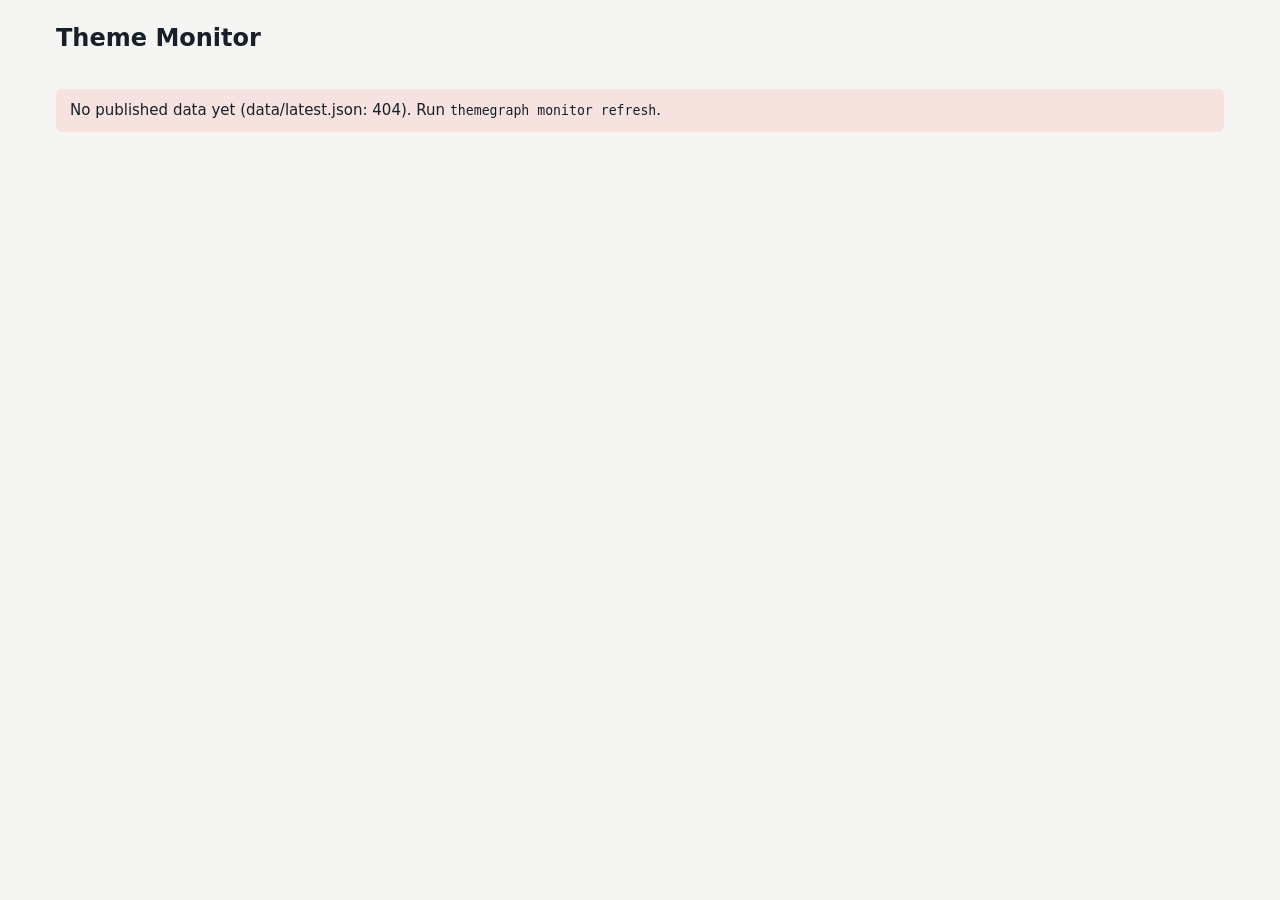
==== src/themegraph/monitor/site/index.html @ 4f1fa34e "Theme monitor: persistent inventory, equal-weight basket indexes, static feed and dashboard - monito" ====
<!doctype html>
<html lang="en">
<head>
<meta charset="utf-8">
<meta name="viewport" content="width=device-width,initial-scale=1">
<title>Theme Monitor</title>
<style>
/* Layout: one column of dense tables; a theme opens to a single report page. */
:root {
  --bg: #f5f6f3; --panel: #ffffff; --sunk: #eceee8; --ink: #17202a; --muted: #5b6672;
  --line: #d8dcd3; --accent: #1f5c8f; --theme: #1f5c8f; --spy: #8a6d1d; --soxx: #6b4f9a;
  --ok: #2b7a4b; --bad: #b0402e; --warn: #9a640f; --live: #e3eef8;
  --ok-bg: #e2f1e7; --bad-bg: #f6e2de; --warn-bg: #f5ead5; --q-bg: #efe9f7; --q: #5c3f8f;
  --mono: ui-monospace, "SF Mono", Menlo, Consolas, monospace;
  --sans: system-ui, -apple-system, "Segoe UI", Roboto, sans-serif;
}
@media (prefers-color-scheme: dark) { :root:not([data-theme="light"]) {
  --bg: #11161b; --panel: #182129; --sunk: #0e1317; --ink: #e4e9ed; --muted: #97a3ae;
  --line: #2a3541; --accent: #84b4e2; --theme: #84b4e2; --spy: #d8b55c; --soxx: #b79ae6;
  --ok: #74c597; --bad: #ef917f; --warn: #e3b55e; --live: #18293a;
  --ok-bg: #163126; --bad-bg: #3b1f1a; --warn-bg: #362a14; --q-bg: #2a2140; --q: #c7b0ef;
  color-scheme: dark; } }
* { box-sizing: border-box; }
body { margin: 0; background: var(--bg); color: var(--ink); font: 15px/1.5 var(--sans); }
.wrap { max-width: 1200px; margin: 0 auto; padding: 20px max(16px, env(safe-area-inset-left)) 48px; display: grid; gap: 18px; }
a { color: var(--accent); }
h1 { font-size: 1.5rem; margin: 0; }
h2 { font-size: 1.1rem; margin: 0 0 6px; }
h3 { font-size: .95rem; margin: 0 0 6px; }
.muted { color: var(--muted); }
.mono { font-family: var(--mono); font-size: .88em; }
.label { font-size: .72rem; letter-spacing: .06em; text-transform: uppercase; color: var(--muted); font-weight: 600; }
.top { display: flex; flex-wrap: wrap; justify-content: space-between; align-items: end; gap: 12px; }
.banner { padding: 10px 14px; border-radius: 6px; background: var(--sunk); }
.banner.warn { background: var(--warn-bg); } .banner.bad { background: var(--bad-bg); }
.panel { background: var(--panel); border: 1px solid var(--line); border-radius: 6px; padding: 14px 16px; min-width: 0; }
.grid2 { display: grid; grid-template-columns: repeat(auto-fit, minmax(320px, 1fr)); gap: 18px; }
.scroll { overflow-x: auto; }
table { border-collapse: collapse; width: 100%; font-variant-numeric: tabular-nums; }
th, td { text-align: left; padding: 6px 8px; border-bottom: 1px solid var(--line); vertical-align: top; }
th { font-size: .72rem; text-transform: uppercase; letter-spacing: .05em; color: var(--muted); font-weight: 600; white-space: nowrap; }
td.num, th.num { text-align: right; white-space: nowrap; }
tr.row:hover { background: var(--sunk); cursor: pointer; }
.chip { display: inline-block; font-size: .72rem; font-weight: 600; padding: 1px 8px; border-radius: 999px; background: var(--sunk); color: var(--muted); white-space: nowrap; }
.s-strengthening, .p-fresh, .t-gaining { background: var(--ok-bg); color: var(--ok); }
.s-cooling, .p-lagging, .t-losing { background: var(--warn-bg); color: var(--warn); }
.s-inactive, .s-merged, .p-stale, .p-not_bought { background: var(--bad-bg); color: var(--bad); }
.pos { color: var(--ok); } .neg { color: var(--bad); }
.quote { border-left: 3px solid var(--line); padding: 6px 10px; background: var(--bg); margin: 0 0 8px; border-radius: 0 6px 6px 0; }
.quote.analyst_question { border-left-color: var(--q); }
.role { font-size: .7rem; font-weight: 600; padding: 1px 6px; border-radius: 4px; background: var(--sunk); }
.role.analyst_question { background: var(--q-bg); color: var(--q); }
.legend { display: flex; flex-wrap: wrap; gap: 14px; font-size: .85rem; }
.legend i { display: inline-block; width: 14px; height: 3px; vertical-align: middle; margin-right: 5px; }
svg text { fill: var(--muted); font-size: 11px; font-family: var(--sans); }
.kpis { display: flex; flex-wrap: wrap; gap: 22px; }
.kpis b { display: block; font-size: 1.1rem; }
@media (max-width: 600px) { .hide-sm { display: none; } }
</style>
</head>
<body>
<div class="wrap" id="app"><p class="muted">Loading…</p></div>
<script>
(() => {
  const $ = (s) => document.querySelector(s);
  const esc = (s) => String(s ?? "").replace(/[&<>"]/g, (c) => ({ "&": "&amp;", "<": "&lt;", ">": "&gt;", '"': "&quot;" }[c]));
  const pct = (x, d = 1) => x == null ? "—" : `${(x * 100).toFixed(d)}%`;
  const sgn = (x, d = 1) => x == null ? "—" : `<span class="${x >= 0 ? "pos" : "neg"}">${x >= 0 ? "+" : ""}${(x * 100).toFixed(d)}%</span>`;
  const day = (s) => s ? String(s).slice(0, 10) : "—";
  const ROLE = { management_remarks: "Management remarks", management_answer: "Management answer",
    analyst_question: "Analyst question", filing: "Filing" };
  let base = "", index = null, status = null;

  async function getJSON(u) { const r = await fetch(u, { cache: "no-store" }); if (!r.ok) throw new Error(u + ": " + r.status); return r.json(); }

  function banners() {
    const out = [];
    if (index?.fixture) out.push(`<div class="banner warn"><strong>Fixture data.</strong> Synthetic companies and prices for demonstrating the pipeline. Nothing here is a real theme or a real return.</div>`);
    if (status) {
      const err = Object.entries(status.errors || {}).filter(([, v]) => v);
      if (err.length) out.push(`<div class="banner bad"><strong>The last refresh failed</strong> (${esc(day(status.checked_at))}): ${err.map(([k, v]) => `${esc(k)}: ${esc(v)}`).join("; ")}. Showing the last good release.</div>`);
      const st = Object.entries(status.stale || {}).filter(([, v]) => v).map(([k]) => k);
      if (st.length) out.push(`<div class="banner warn"><strong>Stale data:</strong> ${st.join(" and ")} older than the freshness limit. Data as of: prices ${esc(day(status.data_as_of?.prices))}, documents ${esc(day(status.data_as_of?.documents))}.</div>`);
    }
    return out.join("");
  }

  function header() {
    const a = index.data_as_of || {};
    return `<header class="top"><div><h1><a href="#/" style="color:inherit;text-decoration:none">Theme Monitor</a></h1>
      <div class="muted">Semiconductor and adjacent themes from earnings calls and SEC filings, with equal-weight stock baskets.</div></div>
      <div class="muted" style="text-align:right">Prices ${esc(day(a.prices))} · documents ${esc(day(a.documents))} · themes ${esc(day(a.themes))}<br>
      Release <span class="mono">${esc(index.release)}</span> · updated ${esc(day(index.generated_at))}</div></header>${banners()}`;
  }

  function overview() {
    const rows = Object.fromEntries(index.themes.map((r) => [r.id, r]));
    const L = index.lists;
    const table = (ids, empty) => ids.length ? `<div class="scroll"><table>
      <thead><tr><th>Theme</th><th>Status</th><th class="num">Companies</th><th class="num hide-sm">Discussion 3m</th>
      <th class="num hide-sm">Coherence</th><th class="num hide-sm">Months of 12</th><th class="num">Since publication</th><th class="num">vs SPY</th><th class="num">3m vs SPY</th><th>Market</th></tr></thead>
      <tbody>${ids.map((id) => { const r = rows[id]; const m = r.market, sp = m.since_publication || {}, t3 = m["3m"] || {};
        return `<tr class="row" data-id="${esc(id)}"><td><a href="#/theme/${esc(id)}">${esc(r.name)}</a><div class="muted mono">${esc(id)} · ${esc(r.route)} · ${esc(r.basis)}</div></td>
        <td><span class="chip s-${esc(r.status)}">${esc(r.status)}</span></td>
        <td class="num">${r.strength.n_issuers ?? "—"}</td>
        <td class="num hide-sm">${r.emergence.growth_3m == null ? "—" : "×" + r.emergence.growth_3m.toFixed(2)}</td>
        <td class="num hide-sm">${r.strength.coherence?.toFixed(2) ?? "—"}</td>
        <td class="num hide-sm">${r.strength.persistence_12 ?? "—"}</td>
        <td class="num">${m.status === "ok" ? sgn(sp.theme) : `<span class="muted">${esc(m.status)}</span>`}</td>
        <td class="num">${sgn(sp.excess_vs_SPY)}</td><td class="num">${sgn(t3.excess_vs_SPY)}</td>
        <td>${m.trend?.trend ? `<span class="chip t-${m.trend.trend}">${m.trend.trend}</span>` : "—"}${m.coverage_latest != null && m.coverage_latest < 1 ? ` <span class="chip p-stale">${pct(m.coverage_latest, 0)} priced</span>` : ""}</td></tr>`; }).join("")}</tbody></table></div>`
      : `<p class="muted">${empty}</p>`;
    $("#app").innerHTML = header() + `
      <section class="panel"><h2>Emerging</h2><p class="muted">Flagged by the emergence rule in the last three month-ends, or published through it and still growing. Sorted by 3-month growth in discussion.</p>${table(L.emerging, "Nothing is emerging at the moment.")}</section>
      <section class="panel"><h2>Strong established themes</h2><p class="muted">Present in at least ${6} of the last 12 month-ends with four or more companies. Sorted by persistence, then breadth.</p>${table(L.established, "No established themes yet.")}</section>
      <div class="grid2"><section class="panel"><h2>Gaining market strength</h2><p class="muted">3-month return vs SPY up by 5 points or more over the last month.</p>${table(L.market_gaining, "None this month.")}</section>
      <section class="panel"><h2>Losing market strength</h2><p class="muted">3-month return vs SPY down by 5 points or more over the last month.</p>${table(L.market_losing, "None this month.")}</section></div>
      <section class="panel"><h2>Inactive or merged</h2><p class="muted">Kept with their history; not deleted.</p>${table(L.inactive, "None.")}</section>
      <p class="muted">${esc(index.evaluation_note)}</p>`;
    document.querySelectorAll("tr.row").forEach((tr) => tr.addEventListener("click", (e) => { if (e.target.tagName !== "A") location.hash = "#/theme/" + tr.dataset.id; }));
  }

  function chart(series, keys, colors, live) {
    const W = 900, H = 260, L = 44, R = 12, T = 10, B = 26;
    const pts = series.filter((r) => keys.every((k) => r[k] != null));
    if (pts.length < 2) return `<p class="muted">Not enough prices for a chart yet.</p>`;
    const xs = pts.map((r) => Date.parse(r.date)), x0 = xs[0], x1 = xs[xs.length - 1];
    const vals = pts.flatMap((r) => keys.map((k) => r[k]));
    let lo = Math.min(...vals), hi = Math.max(...vals); const pad = (hi - lo) * 0.06 || 1; lo -= pad; hi += pad;
    const X = (t) => L + (W - L - R) * (t - x0) / (x1 - x0 || 1), Y = (v) => T + (H - T - B) * (1 - (v - lo) / (hi - lo));
    const ticks = 5, yt = Array.from({ length: ticks }, (_, i) => lo + (hi - lo) * i / (ticks - 1));
    const years = []; for (let y = new Date(x0).getUTCFullYear(); y <= new Date(x1).getUTCFullYear(); y++) { const t = Date.UTC(y, 0, 1); if (t >= x0 && t <= x1) years.push(t); }
    const liveFrom = pts.find((r) => r.basis === "live");
    const shade = liveFrom ? `<rect x="${X(Date.parse(liveFrom.date))}" y="${T}" width="${W - R - X(Date.parse(liveFrom.date))}" height="${H - T - B}" fill="var(--live)"></rect><text x="${X(Date.parse(liveFrom.date)) + 4}" y="${T + 12}">live</text>` : "";
    const lines = keys.map((k, i) => `<polyline fill="none" stroke="${colors[i]}" stroke-width="${i ? 1.4 : 2.2}" points="${pts.map((r) => `${X(Date.parse(r.date)).toFixed(1)},${Y(r[k]).toFixed(1)}`).join(" ")}"></polyline>`).join("");
    return `<div class="scroll"><svg viewBox="0 0 ${W} ${H}" width="100%" style="min-width:520px" role="img" aria-label="Basket index versus benchmarks">
      ${shade}${yt.map((v) => `<line x1="${L}" x2="${W - R}" y1="${Y(v)}" y2="${Y(v)}" stroke="var(--line)"></line><text x="${L - 6}" y="${Y(v) + 4}" text-anchor="end">${v.toFixed(0)}</text>`).join("")}
      ${years.map((t) => `<text x="${X(t)}" y="${H - 8}" text-anchor="middle">${new Date(t).getUTCFullYear()}</text>`).join("")}
      <line x1="${L}" x2="${W - R}" y1="${Y(100)}" y2="${Y(100)}" stroke="var(--muted)" stroke-dasharray="3 3"></line>${lines}</svg></div>
      <div class="legend">${keys.map((k, i) => `<span><i style="background:${colors[i]}"></i>${k === "theme" ? "Theme basket" : k}</span>`).join("")}${liveFrom ? `<span class="muted">Shaded: observed after the monitor went live; before it, reconstructed.</span>` : `<span class="muted">All reconstructed (before the monitor went live).</span>`}</div>`;
  }

  async function themePage(id) {
    let t;
    try { t = await getJSON(base + "themes/" + encodeURIComponent(id) + ".json"); }
    catch (e) { $("#app").innerHTML = header() + `<p class="banner bad">Theme ${esc(id)} is not in the current release.</p>`; return; }
    const p = t.performance, R = p.returns || {};
    const m = [...t.measures].reverse().find((r) => r.present) || {};
    const rr = (k, label) => R[k] ? `<tr><td>${label}</td><td class="num">${sgn(R[k].theme)}</td><td class="num">${sgn(R[k].SPY)}</td><td class="num">${sgn(R[k].SOXX)}</td><td class="num">${sgn(R[k].excess_vs_SPY)}</td><td class="num">${sgn(R[k].excess_vs_SOXX)}</td></tr>` : "";
    const versions = t.basket_versions.map((v, i) => { const prev = i ? new Set(t.basket_versions[i - 1].constituents.map((c) => c.symbol)) : new Set();
      const cur = new Set(v.constituents.map((c) => c.symbol)); const add = [...cur].filter((s) => !prev.has(s)), rem = [...prev].filter((s) => !cur.has(s));
      return `<tr><td>v${v.version}</td><td>${esc(day(v.snapshot))}</td><td>${esc(v.basis)}</td><td>${esc(v.reason)}</td><td class="mono">${i ? `+${add.join(", ") || "—"} / −${rem.join(", ") || "—"}` : [...cur].join(", ")}</td></tr>`; }).join("");
    const hist = t.measures.slice(-24);
    $("#app").innerHTML = header() + `
      <p><a href="#/">← All themes</a></p>
      <section class="panel"><div class="top"><div><h2 style="font-size:1.35rem">${esc(t.name)}</h2>
        <div class="muted mono">${esc(t.id)} · entered by ${esc(t.route)} rule on ${esc(day(t.published_snapshot))} · first seen ${esc(day(t.first_seen))} · ${esc(t.basis)}</div></div>
        <span class="chip s-${esc(t.status)}">${esc(t.status)}</span></div>
        <p>${esc(t.description)}</p>
        ${t.merged_into ? `<p class="banner warn">Merged into <a href="#/theme/${esc(t.merged_into)}">${esc(t.merged_into)}</a>.</p>` : ""}
        <div class="kpis">
          <div><span class="label">Emergence</span><b>${m.growth_3m == null ? "—" : "×" + m.growth_3m.toFixed(2)}</b><span class="muted">discussion vs 3 months ago · ${m.n_issuers ?? "—"} companies${m.new_issuers_3m?.length ? `, ${m.new_issuers_3m.length} new` : ""}</span></div>
          <div><span class="label">Theme strength</span><b>${m.coherence?.toFixed(2) ?? "—"} coherence</b><span class="muted">${m.persistence_12 ?? "—"} of 12 months · ${m.n_segments ?? "—"} segments · ${m.n_documents ?? "—"} documents</span></div>
          <div><span class="label">Market strength</span><b>${p.status === "ok" ? sgn(R.since_publication?.excess_vs_SPY) + " vs SPY" : esc(p.status)}</b><span class="muted">since publication · ${p.participation_3m?.eligible ? `${p.participation_3m.positive}/${p.participation_3m.eligible} up over 3m` : ""}</span></div>
        </div></section>
      <section class="panel"><h3>Equal-weight basket vs benchmarks (index = 100 at entry)</h3>
        ${p.status === "ok" ? chart(p.series, ["theme", "SPY", "SOXX"], ["var(--theme)", "var(--spy)", "var(--soxx)"]) : `<p class="muted">${esc(p.note || p.status)}</p>`}
        <p class="muted">${esc(p.price_basis || "")}. Equal starting capital per company, bought at the first close after publication (${esc(p.first_entry || "—")}), held without rebalancing; a new basket version starts at its own entry and is chain-linked. Last price ${esc(p.last_price_date || "—")}; ${pct(p.coverage_latest, 0)} of basket value had a fresh price.</p></section>
      <div class="grid2">
        <section class="panel"><h3>Returns</h3><div class="scroll"><table><thead><tr><th>Period</th><th class="num">Theme</th><th class="num">SPY</th><th class="num">SOXX</th><th class="num">vs SPY</th><th class="num">vs SOXX</th></tr></thead>
          <tbody>${rr("since_publication", "Since publication")}${rr("1m", "1 month")}${rr("3m", "3 months")}${rr("6m", "6 months")}${rr("12m", "12 months")}</tbody></table></div></section>
        <section class="panel"><h3>Discussion history</h3><div class="scroll"><table><thead><tr><th>Month</th><th class="num">Share</th><th class="num">Companies</th><th class="num">Coherence</th><th>Flag</th></tr></thead>
          <tbody>${hist.map((r) => `<tr><td>${esc(day(r.t))}</td><td class="num">${r.present ? pct(r.share, 2) : '<span class="muted">absent</span>'}</td><td class="num">${r.n_issuers ?? "—"}</td><td class="num">${r.coherence?.toFixed(2) ?? "—"}</td><td>${r.flagged ? '<span class="chip t-gaining">emergence</span>' : ""}</td></tr>`).reverse().join("")}</tbody></table></div></section>
      </div>
      <section class="panel"><h3>Basket (version ${p.current_version ?? "—"}, entered ${esc(p.current_entry || "—")})</h3><p class="muted">These are exactly the holdings used in the index above, including adjacent companies.</p>
        ${t.pending_version ? `<p class="banner warn">Version ${t.pending_version.version} has been decided (${esc(t.pending_version.constituents.join(", "))}) and will be bought at the first close after ${esc(day(t.pending_version.entry_after))}. Until then the index holds the basket below.</p>` : ""}
        <div class="scroll"><table><thead><tr><th>Company</th><th>Role</th><th class="num">Exposure</th><th class="num">Start weight</th><th class="num">Weight now</th><th class="num">Return</th><th class="num">Contribution</th><th>Price</th></tr></thead>
        <tbody>${(p.constituents || []).map((c) => `<tr><td class="mono">${esc(c.symbol)}</td><td>${esc(c.role)}</td><td class="num">${pct(c.exposure, 0)}</td><td class="num">${pct(c.start_weight)}</td><td class="num">${pct(c.weight_now)}</td><td class="num">${sgn(c.return_since_entry)}</td><td class="num">${sgn(c.contribution, 2)}</td><td><span class="chip p-${esc(c.price_status)}">${esc(c.price_status.replace("_", " "))}</span>${c.holding !== "held" && c.holding !== "not_bought" ? ` <span class="chip">${esc(c.holding)}</span>` : ""}</td></tr>`).join("")}</tbody></table></div></section>
      <section class="panel"><h3>Evidence (latest, ${esc(day(t.evidence.latest_t))})</h3>
        ${t.evidence.latest.map((q) => `<div class="quote ${esc(q.role)}"><div><span class="role ${esc(q.role)}">${esc(ROLE[q.role] || q.role)}</span> <span class="mono">${esc(q.symbol)} · ${esc(q.date)} · ${esc(q.doc_type)}</span> ${q.url ? `<a href="${esc(q.url)}" rel="noopener" target="_blank">source</a>` : ""}</div>${esc(q.text)}…</div>`).join("")}
        <p class="muted">Analyst questions show what investors were asking about; they are not company statements.</p>
        ${t.evidence.first_t !== t.evidence.latest_t ? `<details><summary>Evidence when first seen (${esc(day(t.evidence.first_t))})</summary>${t.evidence.first.map((q) => `<div class="quote ${esc(q.role)}"><span class="role ${esc(q.role)}">${esc(ROLE[q.role] || q.role)}</span> <span class="mono">${esc(q.symbol)} · ${esc(q.date)}</span><div>${esc(q.text)}…</div></div>`).join("")}</details>` : ""}</section>
      <div class="grid2">
        <section class="panel"><h3>Membership history</h3><div class="scroll"><table><thead><tr><th>Version</th><th>From</th><th>Basis</th><th>Why</th><th>Companies</th></tr></thead><tbody>${versions}</tbody></table></div></section>
        <section class="panel"><h3>Names, status and lineage</h3>
          <ul>${t.name_history.map((n) => `<li>${esc(day(n.t))}: named “${esc(n.name)}”</li>`).join("")}
          ${t.status_history.map((s) => `<li>${esc(day(s.t))}: ${esc(s.from)} → ${esc(s.to)}</li>`).join("")}
          ${t.lineage.map((l) => `<li>${esc(day(l.t))}: ${esc(l.event.replace("_", " "))} <a href="#/theme/${esc(l.other)}">${esc(l.other)}</a></li>`).join("")}</ul></section>
      </div>`;
    window.scrollTo(0, 0);
  }

  async function route() {
    const m = location.hash.match(/^#\/theme\/(.+)$/);
    if (m) await themePage(decodeURIComponent(m[1])); else overview();
  }

  (async () => {
    try {
      status = await getJSON("data/status.json").catch(() => null);
      const latest = await getJSON("data/latest.json");
      base = "data/" + latest.path;
      index = await getJSON(base + "index.json");
    } catch (e) {
      $("#app").innerHTML = `<h1>Theme Monitor</h1>${status ? "" : ""}<p class="banner bad">No published data yet (${esc(e.message)}). Run <span class="mono">themegraph monitor refresh</span>.</p>`;
      return;
    }
    window.addEventListener("hashchange", route);
    route();
  })();
})();
</script>
</body>
</html>
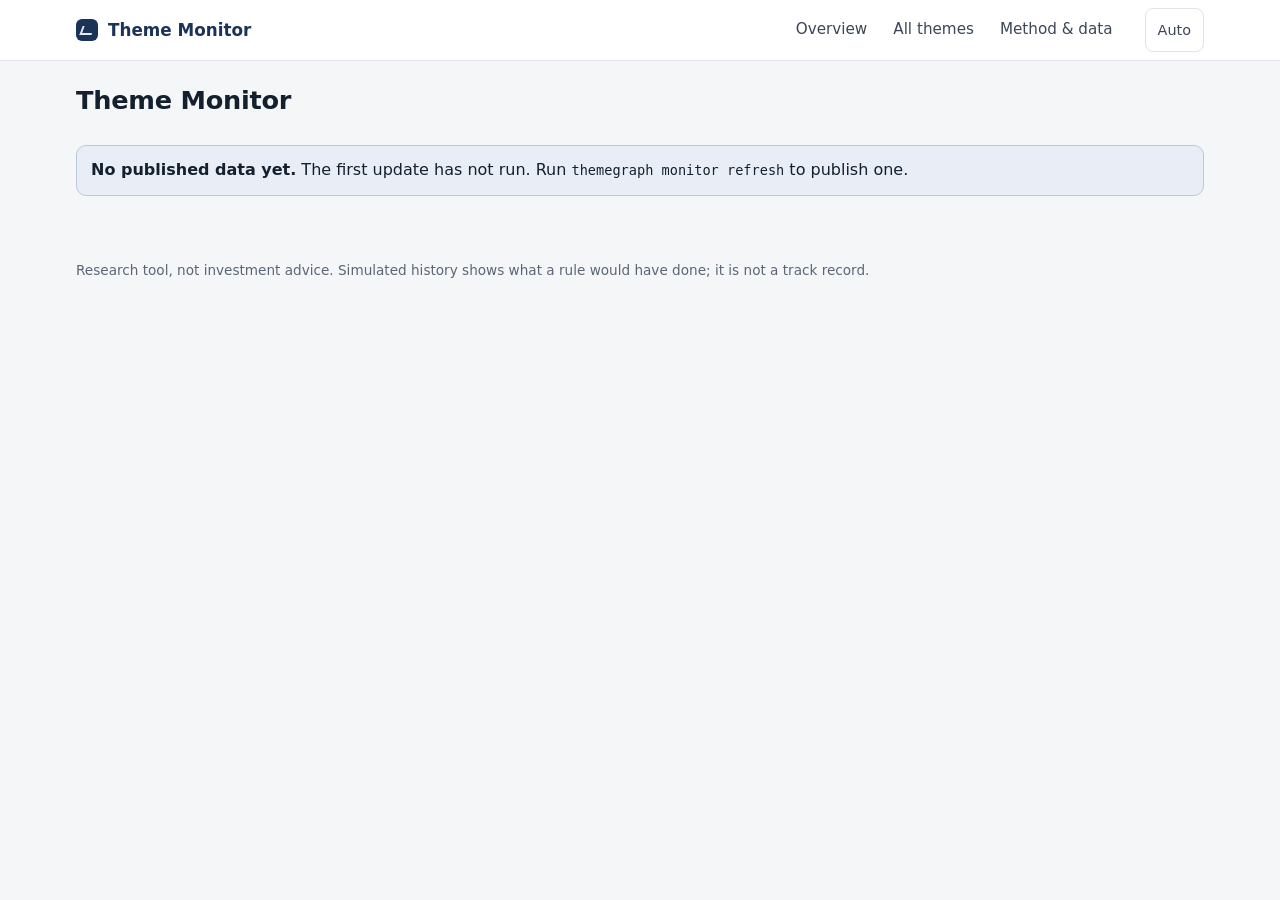
==== commit 0f95e74b: "Monitor: trust fixes, evidence-grounded labels, redesigned dashboard Trust fixes (each with regressi" ====
--- a/src/themegraph/monitor/site/index.html
+++ b/src/themegraph/monitor/site/index.html
@@ -3,212 +3,25 @@
 <head>
 <meta charset="utf-8">
 <meta name="viewport" content="width=device-width,initial-scale=1">
+<meta name="color-scheme" content="light dark">
 <title>Theme Monitor</title>
-<style>
-/* Layout: one column of dense tables; a theme opens to a single report page. */
-:root {
-  --bg: #f5f6f3; --panel: #ffffff; --sunk: #eceee8; --ink: #17202a; --muted: #5b6672;
-  --line: #d8dcd3; --accent: #1f5c8f; --theme: #1f5c8f; --spy: #8a6d1d; --soxx: #6b4f9a;
-  --ok: #2b7a4b; --bad: #b0402e; --warn: #9a640f; --live: #e3eef8;
-  --ok-bg: #e2f1e7; --bad-bg: #f6e2de; --warn-bg: #f5ead5; --q-bg: #efe9f7; --q: #5c3f8f;
-  --mono: ui-monospace, "SF Mono", Menlo, Consolas, monospace;
-  --sans: system-ui, -apple-system, "Segoe UI", Roboto, sans-serif;
-}
-@media (prefers-color-scheme: dark) { :root:not([data-theme="light"]) {
-  --bg: #11161b; --panel: #182129; --sunk: #0e1317; --ink: #e4e9ed; --muted: #97a3ae;
-  --line: #2a3541; --accent: #84b4e2; --theme: #84b4e2; --spy: #d8b55c; --soxx: #b79ae6;
-  --ok: #74c597; --bad: #ef917f; --warn: #e3b55e; --live: #18293a;
-  --ok-bg: #163126; --bad-bg: #3b1f1a; --warn-bg: #362a14; --q-bg: #2a2140; --q: #c7b0ef;
-  color-scheme: dark; } }
-* { box-sizing: border-box; }
-body { margin: 0; background: var(--bg); color: var(--ink); font: 15px/1.5 var(--sans); }
-.wrap { max-width: 1200px; margin: 0 auto; padding: 20px max(16px, env(safe-area-inset-left)) 48px; display: grid; gap: 18px; }
-a { color: var(--accent); }
-h1 { font-size: 1.5rem; margin: 0; }
-h2 { font-size: 1.1rem; margin: 0 0 6px; }
-h3 { font-size: .95rem; margin: 0 0 6px; }
-.muted { color: var(--muted); }
-.mono { font-family: var(--mono); font-size: .88em; }
-.label { font-size: .72rem; letter-spacing: .06em; text-transform: uppercase; color: var(--muted); font-weight: 600; }
-.top { display: flex; flex-wrap: wrap; justify-content: space-between; align-items: end; gap: 12px; }
-.banner { padding: 10px 14px; border-radius: 6px; background: var(--sunk); }
-.banner.warn { background: var(--warn-bg); } .banner.bad { background: var(--bad-bg); }
-.panel { background: var(--panel); border: 1px solid var(--line); border-radius: 6px; padding: 14px 16px; min-width: 0; }
-.grid2 { display: grid; grid-template-columns: repeat(auto-fit, minmax(320px, 1fr)); gap: 18px; }
-.scroll { overflow-x: auto; }
-table { border-collapse: collapse; width: 100%; font-variant-numeric: tabular-nums; }
-th, td { text-align: left; padding: 6px 8px; border-bottom: 1px solid var(--line); vertical-align: top; }
-th { font-size: .72rem; text-transform: uppercase; letter-spacing: .05em; color: var(--muted); font-weight: 600; white-space: nowrap; }
-td.num, th.num { text-align: right; white-space: nowrap; }
-tr.row:hover { background: var(--sunk); cursor: pointer; }
-.chip { display: inline-block; font-size: .72rem; font-weight: 600; padding: 1px 8px; border-radius: 999px; background: var(--sunk); color: var(--muted); white-space: nowrap; }
-.s-strengthening, .p-fresh, .t-gaining { background: var(--ok-bg); color: var(--ok); }
-.s-cooling, .p-lagging, .t-losing { background: var(--warn-bg); color: var(--warn); }
-.s-inactive, .s-merged, .p-stale, .p-not_bought { background: var(--bad-bg); color: var(--bad); }
-.pos { color: var(--ok); } .neg { color: var(--bad); }
-.quote { border-left: 3px solid var(--line); padding: 6px 10px; background: var(--bg); margin: 0 0 8px; border-radius: 0 6px 6px 0; }
-.quote.analyst_question { border-left-color: var(--q); }
-.role { font-size: .7rem; font-weight: 600; padding: 1px 6px; border-radius: 4px; background: var(--sunk); }
-.role.analyst_question { background: var(--q-bg); color: var(--q); }
-.legend { display: flex; flex-wrap: wrap; gap: 14px; font-size: .85rem; }
-.legend i { display: inline-block; width: 14px; height: 3px; vertical-align: middle; margin-right: 5px; }
-svg text { fill: var(--muted); font-size: 11px; font-family: var(--sans); }
-.kpis { display: flex; flex-wrap: wrap; gap: 22px; }
-.kpis b { display: block; font-size: 1.1rem; }
-@media (max-width: 600px) { .hide-sm { display: none; } }
-</style>
+<meta name="description" content="Investment themes in company earnings calls and filings, with equal-weight basket performance.">
+<link rel="stylesheet" href="styles.css">
+<script type="module" src="app.js"></script>
 </head>
 <body>
-<div class="wrap" id="app"><p class="muted">Loading…</p></div>
-<script>
-(() => {
-  const $ = (s) => document.querySelector(s);
-  const esc = (s) => String(s ?? "").replace(/[&<>"]/g, (c) => ({ "&": "&amp;", "<": "&lt;", ">": "&gt;", '"': "&quot;" }[c]));
-  const pct = (x, d = 1) => x == null ? "—" : `${(x * 100).toFixed(d)}%`;
-  const sgn = (x, d = 1) => x == null ? "—" : `<span class="${x >= 0 ? "pos" : "neg"}">${x >= 0 ? "+" : ""}${(x * 100).toFixed(d)}%</span>`;
-  const day = (s) => s ? String(s).slice(0, 10) : "—";
-  const ROLE = { management_remarks: "Management remarks", management_answer: "Management answer",
-    analyst_question: "Analyst question", filing: "Filing" };
-  let base = "", index = null, status = null;
-
-  async function getJSON(u) { const r = await fetch(u, { cache: "no-store" }); if (!r.ok) throw new Error(u + ": " + r.status); return r.json(); }
-
-  function banners() {
-    const out = [];
-    if (index?.fixture) out.push(`<div class="banner warn"><strong>Fixture data.</strong> Synthetic companies and prices for demonstrating the pipeline. Nothing here is a real theme or a real return.</div>`);
-    if (status) {
-      const err = Object.entries(status.errors || {}).filter(([, v]) => v);
-      if (err.length) out.push(`<div class="banner bad"><strong>The last refresh failed</strong> (${esc(day(status.checked_at))}): ${err.map(([k, v]) => `${esc(k)}: ${esc(v)}`).join("; ")}. Showing the last good release.</div>`);
-      const st = Object.entries(status.stale || {}).filter(([, v]) => v).map(([k]) => k);
-      if (st.length) out.push(`<div class="banner warn"><strong>Stale data:</strong> ${st.join(" and ")} older than the freshness limit. Data as of: prices ${esc(day(status.data_as_of?.prices))}, documents ${esc(day(status.data_as_of?.documents))}.</div>`);
-    }
-    return out.join("");
-  }
-
-  function header() {
-    const a = index.data_as_of || {};
-    return `<header class="top"><div><h1><a href="#/" style="color:inherit;text-decoration:none">Theme Monitor</a></h1>
-      <div class="muted">Semiconductor and adjacent themes from earnings calls and SEC filings, with equal-weight stock baskets.</div></div>
-      <div class="muted" style="text-align:right">Prices ${esc(day(a.prices))} · documents ${esc(day(a.documents))} · themes ${esc(day(a.themes))}<br>
-      Release <span class="mono">${esc(index.release)}</span> · updated ${esc(day(index.generated_at))}</div></header>${banners()}`;
-  }
-
-  function overview() {
-    const rows = Object.fromEntries(index.themes.map((r) => [r.id, r]));
-    const L = index.lists;
-    const table = (ids, empty) => ids.length ? `<div class="scroll"><table>
-      <thead><tr><th>Theme</th><th>Status</th><th class="num">Companies</th><th class="num hide-sm">Discussion 3m</th>
-      <th class="num hide-sm">Coherence</th><th class="num hide-sm">Months of 12</th><th class="num">Since publication</th><th class="num">vs SPY</th><th class="num">3m vs SPY</th><th>Market</th></tr></thead>
-      <tbody>${ids.map((id) => { const r = rows[id]; const m = r.market, sp = m.since_publication || {}, t3 = m["3m"] || {};
-        return `<tr class="row" data-id="${esc(id)}"><td><a href="#/theme/${esc(id)}">${esc(r.name)}</a><div class="muted mono">${esc(id)} · ${esc(r.route)} · ${esc(r.basis)}</div></td>
-        <td><span class="chip s-${esc(r.status)}">${esc(r.status)}</span></td>
-        <td class="num">${r.strength.n_issuers ?? "—"}</td>
-        <td class="num hide-sm">${r.emergence.growth_3m == null ? "—" : "×" + r.emergence.growth_3m.toFixed(2)}</td>
-        <td class="num hide-sm">${r.strength.coherence?.toFixed(2) ?? "—"}</td>
-        <td class="num hide-sm">${r.strength.persistence_12 ?? "—"}</td>
-        <td class="num">${m.status === "ok" ? sgn(sp.theme) : `<span class="muted">${esc(m.status)}</span>`}</td>
-        <td class="num">${sgn(sp.excess_vs_SPY)}</td><td class="num">${sgn(t3.excess_vs_SPY)}</td>
-        <td>${m.trend?.trend ? `<span class="chip t-${m.trend.trend}">${m.trend.trend}</span>` : "—"}${m.coverage_latest != null && m.coverage_latest < 1 ? ` <span class="chip p-stale">${pct(m.coverage_latest, 0)} priced</span>` : ""}</td></tr>`; }).join("")}</tbody></table></div>`
-      : `<p class="muted">${empty}</p>`;
-    $("#app").innerHTML = header() + `
-      <section class="panel"><h2>Emerging</h2><p class="muted">Flagged by the emergence rule in the last three month-ends, or published through it and still growing. Sorted by 3-month growth in discussion.</p>${table(L.emerging, "Nothing is emerging at the moment.")}</section>
-      <section class="panel"><h2>Strong established themes</h2><p class="muted">Present in at least ${6} of the last 12 month-ends with four or more companies. Sorted by persistence, then breadth.</p>${table(L.established, "No established themes yet.")}</section>
-      <div class="grid2"><section class="panel"><h2>Gaining market strength</h2><p class="muted">3-month return vs SPY up by 5 points or more over the last month.</p>${table(L.market_gaining, "None this month.")}</section>
-      <section class="panel"><h2>Losing market strength</h2><p class="muted">3-month return vs SPY down by 5 points or more over the last month.</p>${table(L.market_losing, "None this month.")}</section></div>
-      <section class="panel"><h2>Inactive or merged</h2><p class="muted">Kept with their history; not deleted.</p>${table(L.inactive, "None.")}</section>
-      <p class="muted">${esc(index.evaluation_note)}</p>`;
-    document.querySelectorAll("tr.row").forEach((tr) => tr.addEventListener("click", (e) => { if (e.target.tagName !== "A") location.hash = "#/theme/" + tr.dataset.id; }));
-  }
-
-  function chart(series, keys, colors, live) {
-    const W = 900, H = 260, L = 44, R = 12, T = 10, B = 26;
-    const pts = series.filter((r) => keys.every((k) => r[k] != null));
-    if (pts.length < 2) return `<p class="muted">Not enough prices for a chart yet.</p>`;
-    const xs = pts.map((r) => Date.parse(r.date)), x0 = xs[0], x1 = xs[xs.length - 1];
-    const vals = pts.flatMap((r) => keys.map((k) => r[k]));
-    let lo = Math.min(...vals), hi = Math.max(...vals); const pad = (hi - lo) * 0.06 || 1; lo -= pad; hi += pad;
-    const X = (t) => L + (W - L - R) * (t - x0) / (x1 - x0 || 1), Y = (v) => T + (H - T - B) * (1 - (v - lo) / (hi - lo));
-    const ticks = 5, yt = Array.from({ length: ticks }, (_, i) => lo + (hi - lo) * i / (ticks - 1));
-    const years = []; for (let y = new Date(x0).getUTCFullYear(); y <= new Date(x1).getUTCFullYear(); y++) { const t = Date.UTC(y, 0, 1); if (t >= x0 && t <= x1) years.push(t); }
-    const liveFrom = pts.find((r) => r.basis === "live");
-    const shade = liveFrom ? `<rect x="${X(Date.parse(liveFrom.date))}" y="${T}" width="${W - R - X(Date.parse(liveFrom.date))}" height="${H - T - B}" fill="var(--live)"></rect><text x="${X(Date.parse(liveFrom.date)) + 4}" y="${T + 12}">live</text>` : "";
-    const lines = keys.map((k, i) => `<polyline fill="none" stroke="${colors[i]}" stroke-width="${i ? 1.4 : 2.2}" points="${pts.map((r) => `${X(Date.parse(r.date)).toFixed(1)},${Y(r[k]).toFixed(1)}`).join(" ")}"></polyline>`).join("");
-    return `<div class="scroll"><svg viewBox="0 0 ${W} ${H}" width="100%" style="min-width:520px" role="img" aria-label="Basket index versus benchmarks">
-      ${shade}${yt.map((v) => `<line x1="${L}" x2="${W - R}" y1="${Y(v)}" y2="${Y(v)}" stroke="var(--line)"></line><text x="${L - 6}" y="${Y(v) + 4}" text-anchor="end">${v.toFixed(0)}</text>`).join("")}
-      ${years.map((t) => `<text x="${X(t)}" y="${H - 8}" text-anchor="middle">${new Date(t).getUTCFullYear()}</text>`).join("")}
-      <line x1="${L}" x2="${W - R}" y1="${Y(100)}" y2="${Y(100)}" stroke="var(--muted)" stroke-dasharray="3 3"></line>${lines}</svg></div>
-      <div class="legend">${keys.map((k, i) => `<span><i style="background:${colors[i]}"></i>${k === "theme" ? "Theme basket" : k}</span>`).join("")}${liveFrom ? `<span class="muted">Shaded: observed after the monitor went live; before it, reconstructed.</span>` : `<span class="muted">All reconstructed (before the monitor went live).</span>`}</div>`;
-  }
-
-  async function themePage(id) {
-    let t;
-    try { t = await getJSON(base + "themes/" + encodeURIComponent(id) + ".json"); }
-    catch (e) { $("#app").innerHTML = header() + `<p class="banner bad">Theme ${esc(id)} is not in the current release.</p>`; return; }
-    const p = t.performance, R = p.returns || {};
-    const m = [...t.measures].reverse().find((r) => r.present) || {};
-    const rr = (k, label) => R[k] ? `<tr><td>${label}</td><td class="num">${sgn(R[k].theme)}</td><td class="num">${sgn(R[k].SPY)}</td><td class="num">${sgn(R[k].SOXX)}</td><td class="num">${sgn(R[k].excess_vs_SPY)}</td><td class="num">${sgn(R[k].excess_vs_SOXX)}</td></tr>` : "";
-    const versions = t.basket_versions.map((v, i) => { const prev = i ? new Set(t.basket_versions[i - 1].constituents.map((c) => c.symbol)) : new Set();
-      const cur = new Set(v.constituents.map((c) => c.symbol)); const add = [...cur].filter((s) => !prev.has(s)), rem = [...prev].filter((s) => !cur.has(s));
-      return `<tr><td>v${v.version}</td><td>${esc(day(v.snapshot))}</td><td>${esc(v.basis)}</td><td>${esc(v.reason)}</td><td class="mono">${i ? `+${add.join(", ") || "—"} / −${rem.join(", ") || "—"}` : [...cur].join(", ")}</td></tr>`; }).join("");
-    const hist = t.measures.slice(-24);
-    $("#app").innerHTML = header() + `
-      <p><a href="#/">← All themes</a></p>
-      <section class="panel"><div class="top"><div><h2 style="font-size:1.35rem">${esc(t.name)}</h2>
-        <div class="muted mono">${esc(t.id)} · entered by ${esc(t.route)} rule on ${esc(day(t.published_snapshot))} · first seen ${esc(day(t.first_seen))} · ${esc(t.basis)}</div></div>
-        <span class="chip s-${esc(t.status)}">${esc(t.status)}</span></div>
-        <p>${esc(t.description)}</p>
-        ${t.merged_into ? `<p class="banner warn">Merged into <a href="#/theme/${esc(t.merged_into)}">${esc(t.merged_into)}</a>.</p>` : ""}
-        <div class="kpis">
-          <div><span class="label">Emergence</span><b>${m.growth_3m == null ? "—" : "×" + m.growth_3m.toFixed(2)}</b><span class="muted">discussion vs 3 months ago · ${m.n_issuers ?? "—"} companies${m.new_issuers_3m?.length ? `, ${m.new_issuers_3m.length} new` : ""}</span></div>
-          <div><span class="label">Theme strength</span><b>${m.coherence?.toFixed(2) ?? "—"} coherence</b><span class="muted">${m.persistence_12 ?? "—"} of 12 months · ${m.n_segments ?? "—"} segments · ${m.n_documents ?? "—"} documents</span></div>
-          <div><span class="label">Market strength</span><b>${p.status === "ok" ? sgn(R.since_publication?.excess_vs_SPY) + " vs SPY" : esc(p.status)}</b><span class="muted">since publication · ${p.participation_3m?.eligible ? `${p.participation_3m.positive}/${p.participation_3m.eligible} up over 3m` : ""}</span></div>
-        </div></section>
-      <section class="panel"><h3>Equal-weight basket vs benchmarks (index = 100 at entry)</h3>
-        ${p.status === "ok" ? chart(p.series, ["theme", "SPY", "SOXX"], ["var(--theme)", "var(--spy)", "var(--soxx)"]) : `<p class="muted">${esc(p.note || p.status)}</p>`}
-        <p class="muted">${esc(p.price_basis || "")}. Equal starting capital per company, bought at the first close after publication (${esc(p.first_entry || "—")}), held without rebalancing; a new basket version starts at its own entry and is chain-linked. Last price ${esc(p.last_price_date || "—")}; ${pct(p.coverage_latest, 0)} of basket value had a fresh price.</p></section>
-      <div class="grid2">
-        <section class="panel"><h3>Returns</h3><div class="scroll"><table><thead><tr><th>Period</th><th class="num">Theme</th><th class="num">SPY</th><th class="num">SOXX</th><th class="num">vs SPY</th><th class="num">vs SOXX</th></tr></thead>
-          <tbody>${rr("since_publication", "Since publication")}${rr("1m", "1 month")}${rr("3m", "3 months")}${rr("6m", "6 months")}${rr("12m", "12 months")}</tbody></table></div></section>
-        <section class="panel"><h3>Discussion history</h3><div class="scroll"><table><thead><tr><th>Month</th><th class="num">Share</th><th class="num">Companies</th><th class="num">Coherence</th><th>Flag</th></tr></thead>
-          <tbody>${hist.map((r) => `<tr><td>${esc(day(r.t))}</td><td class="num">${r.present ? pct(r.share, 2) : '<span class="muted">absent</span>'}</td><td class="num">${r.n_issuers ?? "—"}</td><td class="num">${r.coherence?.toFixed(2) ?? "—"}</td><td>${r.flagged ? '<span class="chip t-gaining">emergence</span>' : ""}</td></tr>`).reverse().join("")}</tbody></table></div></section>
-      </div>
-      <section class="panel"><h3>Basket (version ${p.current_version ?? "—"}, entered ${esc(p.current_entry || "—")})</h3><p class="muted">These are exactly the holdings used in the index above, including adjacent companies.</p>
-        ${t.pending_version ? `<p class="banner warn">Version ${t.pending_version.version} has been decided (${esc(t.pending_version.constituents.join(", "))}) and will be bought at the first close after ${esc(day(t.pending_version.entry_after))}. Until then the index holds the basket below.</p>` : ""}
-        <div class="scroll"><table><thead><tr><th>Company</th><th>Role</th><th class="num">Exposure</th><th class="num">Start weight</th><th class="num">Weight now</th><th class="num">Return</th><th class="num">Contribution</th><th>Price</th></tr></thead>
-        <tbody>${(p.constituents || []).map((c) => `<tr><td class="mono">${esc(c.symbol)}</td><td>${esc(c.role)}</td><td class="num">${pct(c.exposure, 0)}</td><td class="num">${pct(c.start_weight)}</td><td class="num">${pct(c.weight_now)}</td><td class="num">${sgn(c.return_since_entry)}</td><td class="num">${sgn(c.contribution, 2)}</td><td><span class="chip p-${esc(c.price_status)}">${esc(c.price_status.replace("_", " "))}</span>${c.holding !== "held" && c.holding !== "not_bought" ? ` <span class="chip">${esc(c.holding)}</span>` : ""}</td></tr>`).join("")}</tbody></table></div></section>
-      <section class="panel"><h3>Evidence (latest, ${esc(day(t.evidence.latest_t))})</h3>
-        ${t.evidence.latest.map((q) => `<div class="quote ${esc(q.role)}"><div><span class="role ${esc(q.role)}">${esc(ROLE[q.role] || q.role)}</span> <span class="mono">${esc(q.symbol)} · ${esc(q.date)} · ${esc(q.doc_type)}</span> ${q.url ? `<a href="${esc(q.url)}" rel="noopener" target="_blank">source</a>` : ""}</div>${esc(q.text)}…</div>`).join("")}
-        <p class="muted">Analyst questions show what investors were asking about; they are not company statements.</p>
-        ${t.evidence.first_t !== t.evidence.latest_t ? `<details><summary>Evidence when first seen (${esc(day(t.evidence.first_t))})</summary>${t.evidence.first.map((q) => `<div class="quote ${esc(q.role)}"><span class="role ${esc(q.role)}">${esc(ROLE[q.role] || q.role)}</span> <span class="mono">${esc(q.symbol)} · ${esc(q.date)}</span><div>${esc(q.text)}…</div></div>`).join("")}</details>` : ""}</section>
-      <div class="grid2">
-        <section class="panel"><h3>Membership history</h3><div class="scroll"><table><thead><tr><th>Version</th><th>From</th><th>Basis</th><th>Why</th><th>Companies</th></tr></thead><tbody>${versions}</tbody></table></div></section>
-        <section class="panel"><h3>Names, status and lineage</h3>
-          <ul>${t.name_history.map((n) => `<li>${esc(day(n.t))}: named “${esc(n.name)}”</li>`).join("")}
-          ${t.status_history.map((s) => `<li>${esc(day(s.t))}: ${esc(s.from)} → ${esc(s.to)}</li>`).join("")}
-          ${t.lineage.map((l) => `<li>${esc(day(l.t))}: ${esc(l.event.replace("_", " "))} <a href="#/theme/${esc(l.other)}">${esc(l.other)}</a></li>`).join("")}</ul></section>
-      </div>`;
-    window.scrollTo(0, 0);
-  }
-
-  async function route() {
-    const m = location.hash.match(/^#\/theme\/(.+)$/);
-    if (m) await themePage(decodeURIComponent(m[1])); else overview();
-  }
-
-  (async () => {
-    try {
-      status = await getJSON("data/status.json").catch(() => null);
-      const latest = await getJSON("data/latest.json");
-      base = "data/" + latest.path;
-      index = await getJSON(base + "index.json");
-    } catch (e) {
-      $("#app").innerHTML = `<h1>Theme Monitor</h1>${status ? "" : ""}<p class="banner bad">No published data yet (${esc(e.message)}). Run <span class="mono">themegraph monitor refresh</span>.</p>`;
-      return;
-    }
-    window.addEventListener("hashchange", route);
-    route();
-  })();
-})();
-</script>
+<a class="skip" href="#main">Skip to content</a>
+<header class="site-header"><div class="bar">
+  <a class="brand" href="#/"><span class="brand-mark" aria-hidden="true"></span>Theme Monitor</a>
+  <nav class="nav" aria-label="Main">
+    <a href="#/" data-nav="overview">Overview</a>
+    <a href="#/themes" data-nav="themes">All themes</a>
+    <a href="#/method" data-nav="method">Method &amp; data</a>
+  </nav>
+  <button type="button" class="theme-toggle" id="theme-toggle">Auto</button>
+</div></header>
+<main id="main" tabindex="-1" aria-busy="true"><p class="muted">Loading the latest release…</p></main>
+<footer class="site-footer"><p>Research tool, not investment advice. Simulated history shows what a rule would have done; it is not a track record. <span id="release" class="mono"></span></p></footer>
+<noscript><p style="padding:16px">This dashboard needs JavaScript to read its data files.</p></noscript>
 </body>
 </html>
--- a/src/themegraph/monitor/site/styles.css
+++ b/src/themegraph/monitor/site/styles.css
@@ -0,0 +1,267 @@
+/* Theme Monitor: calm research interface. Tokens first; light and dark are both
+   chosen (dark is not an automatic inversion). Chart series colours come from a
+   validated categorical palette (docs/MONITOR.md, "Dashboard"). */
+:root {
+  color-scheme: light;
+  --page: #f5f6f8; --surface: #ffffff; --sunk: #eef1f4; --line: #e0e4ea; --line-strong: #c9d0da;
+  --ink: #14202e; --ink-2: #3b4757; --muted: #5a6676;
+  --navy: #1b3358; --teal: #0b6e69; --teal-bg: #e3f2f0; --focus: #0b6e69;
+  --pos: #17784a; --neg: #b42318;
+  --s-new-bg: #e6edf8; --s-new: #1d3f73; --s-up-bg: #e3f2e9; --s-up: #17633e;
+  --s-flat-bg: #eef0f3; --s-flat: #4a5565; --s-cool-bg: #fbefd9; --s-cool: #8a5300;
+  --s-off-bg: #f1e7e6; --s-off: #8f2a1f;
+  --warn-bg: #fdf3dc; --warn-line: #e9c46a; --bad-bg: #fbe9e7; --bad-line: #e8a59c;
+  --info-bg: #e9eef6; --info-line: #b9c7dc;
+  --series-1: #2a78d6; --series-2: #eb6834; --series-3: #1baf7a; --live-band: #e3f2f0;
+  --radius: 10px; --shadow: 0 1px 2px rgba(20, 32, 46, .05);
+  --sans: system-ui, -apple-system, "Segoe UI", Roboto, "Helvetica Neue", Arial, sans-serif;
+  --mono: ui-monospace, "SF Mono", Menlo, Consolas, monospace;
+}
+@media (prefers-color-scheme: dark) {
+  :root:not([data-theme="light"]) {
+    color-scheme: dark;
+    --page: #0d1218; --surface: #151c26; --sunk: #1b2430; --line: #263140; --line-strong: #344254;
+    --ink: #e6ebf1; --ink-2: #c4ccd6; --muted: #9aa6b4;
+    --navy: #9fb8de; --teal: #4fc1b5; --teal-bg: #12302f; --focus: #4fc1b5;
+    --pos: #5cc98e; --neg: #f2887c;
+    --s-new-bg: #1a2a44; --s-new: #a9c3ec; --s-up-bg: #143024; --s-up: #7fd6a5;
+    --s-flat-bg: #222c38; --s-flat: #b3bdc9; --s-cool-bg: #3a2c12; --s-cool: #f0c06a;
+    --s-off-bg: #3a1d1a; --s-off: #f2a197;
+    --warn-bg: #2f2612; --warn-line: #7a5f22; --bad-bg: #351b19; --bad-line: #7d3a33;
+    --info-bg: #18233a; --info-line: #33476b;
+    --series-1: #3987e5; --series-2: #d95926; --series-3: #199e70; --live-band: #12302f;
+    --shadow: none;
+  }
+}
+:root[data-theme="dark"] {
+  color-scheme: dark;
+  --page: #0d1218; --surface: #151c26; --sunk: #1b2430; --line: #263140; --line-strong: #344254;
+  --ink: #e6ebf1; --ink-2: #c4ccd6; --muted: #9aa6b4;
+  --navy: #9fb8de; --teal: #4fc1b5; --teal-bg: #12302f; --focus: #4fc1b5;
+  --pos: #5cc98e; --neg: #f2887c;
+  --s-new-bg: #1a2a44; --s-new: #a9c3ec; --s-up-bg: #143024; --s-up: #7fd6a5;
+  --s-flat-bg: #222c38; --s-flat: #b3bdc9; --s-cool-bg: #3a2c12; --s-cool: #f0c06a;
+  --s-off-bg: #3a1d1a; --s-off: #f2a197;
+  --warn-bg: #2f2612; --warn-line: #7a5f22; --bad-bg: #351b19; --bad-line: #7d3a33;
+  --info-bg: #18233a; --info-line: #33476b;
+  --series-1: #3987e5; --series-2: #d95926; --series-3: #199e70; --live-band: #12302f;
+  --shadow: none;
+}
+
+* { box-sizing: border-box; }
+html { -webkit-text-size-adjust: 100%; }
+body { margin: 0; background: var(--page); color: var(--ink); font: 16px/1.55 var(--sans);
+  font-variant-numeric: tabular-nums; }
+a { color: var(--teal); text-underline-offset: 2px; }
+a:hover { text-decoration-thickness: 2px; }
+:focus-visible { outline: 3px solid var(--focus); outline-offset: 2px; border-radius: 4px; }
+h1, h2, h3 { color: var(--ink); line-height: 1.25; margin: 0; }
+h1 { font-size: 1.6rem; font-weight: 650; letter-spacing: -.01em; }
+h2 { font-size: 1.15rem; font-weight: 650; }
+h3 { font-size: 1rem; font-weight: 650; }
+p { margin: 0; }
+.muted { color: var(--muted); }
+.small { font-size: .875rem; }
+.mono { font-family: var(--mono); font-size: .85em; }
+.sr { position: absolute; width: 1px; height: 1px; overflow: hidden; clip: rect(0 0 0 0); white-space: nowrap; }
+.skip { position: absolute; left: 8px; top: -60px; background: var(--surface); padding: 10px 14px; z-index: 10; }
+.skip:focus { top: 8px; }
+
+/* Shell */
+.site-header { background: var(--surface); border-bottom: 1px solid var(--line); }
+.bar { max-width: 1160px; margin: 0 auto; padding: 0 16px; display: flex; align-items: center; gap: 8px 20px;
+  flex-wrap: wrap; min-height: 60px; }
+.brand { font-weight: 700; color: var(--navy); text-decoration: none; font-size: 1.05rem; display: flex; gap: 10px; align-items: center; padding: 8px 0; min-height: 44px; }
+.brand-mark { width: 22px; height: 22px; border-radius: 6px; background: var(--navy); position: relative; flex: none; }
+.brand-mark::after { content: ""; position: absolute; left: 5px; right: 5px; bottom: 6px; height: 7px;
+  border-left: 2px solid var(--surface); border-bottom: 2px solid var(--surface); transform: skewX(-20deg); opacity: .9; }
+.nav { display: flex; gap: 2px; margin-left: auto; flex-wrap: wrap; }
+.nav a { color: var(--ink-2); text-decoration: none; padding: 10px 12px; border-radius: 8px; min-height: 44px;
+  display: inline-flex; align-items: center; font-size: .95rem; }
+.nav a:hover { background: var(--sunk); }
+.nav a[aria-current="page"] { color: var(--ink); background: var(--sunk); font-weight: 600; }
+.theme-toggle { border: 1px solid var(--line); background: var(--surface); color: var(--ink-2); border-radius: 8px;
+  min-height: 44px; min-width: 44px; padding: 0 12px; font: inherit; font-size: .9rem; cursor: pointer; }
+main { max-width: 1160px; margin: 0 auto; padding: 24px 16px 64px; display: grid; gap: 28px; }
+main:focus { outline: none; }
+main[aria-busy="true"] { opacity: .6; transition: opacity .2s; }
+.site-footer { max-width: 1160px; margin: 0 auto; padding: 0 16px 40px; color: var(--muted); font-size: .85rem; }
+
+/* Notices */
+.notices { display: grid; gap: 10px; }
+.notice { border: 1px solid var(--info-line); background: var(--info-bg); border-radius: var(--radius); padding: 12px 14px;
+  display: flex; gap: 10px; align-items: flex-start; }
+.notice.warn { border-color: var(--warn-line); background: var(--warn-bg); }
+.notice.bad { border-color: var(--bad-line); background: var(--bad-bg); }
+.notice b { font-weight: 650; }
+.notice .icon { flex: none; font-weight: 700; width: 22px; height: 22px; border-radius: 50%; display: grid; place-items: center;
+  font-size: .8rem; border: 1.5px solid currentColor; margin-top: 1px; }
+
+/* Intro and coverage strip */
+.intro { display: grid; gap: 12px; }
+.lede { font-size: 1.1rem; color: var(--ink-2); max-width: 62ch; }
+.facts { display: flex; flex-wrap: wrap; gap: 6px 18px; font-size: .9rem; color: var(--muted); }
+.facts b { color: var(--ink-2); font-weight: 600; }
+
+/* Section headings */
+.section { display: grid; gap: 14px; align-content: start; }
+.section-head { display: flex; justify-content: space-between; align-items: flex-end; gap: 12px; flex-wrap: wrap; }
+.section-head p { max-width: 70ch; }
+
+/* Controls */
+.controls { display: flex; flex-wrap: wrap; gap: 10px 14px; align-items: center; }
+.seg { display: inline-flex; border: 1px solid var(--line-strong); border-radius: 9px; overflow: hidden; background: var(--surface); }
+.seg button { border: 0; background: transparent; color: var(--ink-2); font: inherit; font-size: .9rem; padding: 0 14px;
+  min-height: 44px; min-width: 48px; cursor: pointer; border-right: 1px solid var(--line); }
+.seg button:last-child { border-right: 0; }
+.seg button[aria-pressed="true"] { background: var(--navy); color: var(--surface); font-weight: 600; }
+.seg button:disabled { color: var(--muted); opacity: .5; cursor: not-allowed; }
+.field { display: grid; gap: 4px; font-size: .8rem; color: var(--muted); font-weight: 600; }
+.field input, .field select { font: inherit; font-size: .95rem; color: var(--ink); background: var(--surface);
+  border: 1px solid var(--line-strong); border-radius: 8px; min-height: 44px; padding: 0 10px; min-width: 0; }
+.field input { width: min(320px, 100%); }
+
+/* Theme cards */
+.cards { display: grid; grid-template-columns: repeat(auto-fill, minmax(330px, 1fr)); gap: 16px; }
+.card { position: relative; background: var(--surface); border: 1px solid var(--line); border-radius: var(--radius);
+  padding: 18px; display: grid; gap: 12px; box-shadow: var(--shadow); align-content: start; min-width: 0; }
+.card:hover { border-color: var(--line-strong); }
+.card:focus-within { border-color: var(--teal); }
+.card h3 a { color: var(--ink); text-decoration: none; }
+.card h3 a::after { content: ""; position: absolute; inset: 0; border-radius: var(--radius); }
+.card h3 a:focus-visible { outline: none; }
+.card h3 a:focus-visible::after { outline: 3px solid var(--focus); outline-offset: 2px; }
+.card-top { display: flex; justify-content: space-between; gap: 10px; align-items: flex-start; }
+.summary { color: var(--ink-2); font-size: .93rem; display: -webkit-box; -webkit-line-clamp: 3; -webkit-box-orient: vertical; overflow: hidden; }
+.meta { font-size: .85rem; color: var(--muted); display: flex; flex-wrap: wrap; gap: 4px 12px; }
+.tickers { font-family: var(--mono); font-size: .82rem; color: var(--ink-2); }
+.split { display: grid; grid-template-columns: 1fr 1fr; gap: 12px; border-top: 1px solid var(--line); padding-top: 12px; }
+.metric .k { font-size: .75rem; color: var(--muted); font-weight: 600; letter-spacing: .02em; }
+.metric .v { font-size: 1.35rem; font-weight: 650; line-height: 1.2; }
+.metric .s { font-size: .82rem; color: var(--muted); }
+.spark { width: 100%; height: 44px; display: block; }
+.na { color: var(--muted); font-size: .85rem; }
+
+/* Chips and tags (always text; colour only reinforces) */
+.chip { display: inline-flex; align-items: center; gap: 5px; font-size: .75rem; font-weight: 650; padding: 2px 9px;
+  border-radius: 999px; white-space: nowrap; background: var(--s-flat-bg); color: var(--s-flat); line-height: 1.5; }
+.chip::before { content: ""; width: 6px; height: 6px; border-radius: 50%; background: currentColor; }
+.chip.new { background: var(--s-new-bg); color: var(--s-new); }
+.chip.strengthening { background: var(--s-up-bg); color: var(--s-up); }
+.chip.cooling { background: var(--s-cool-bg); color: var(--s-cool); }
+.chip.inactive, .chip.merged { background: var(--s-off-bg); color: var(--s-off); }
+.tag { display: inline-block; font-size: .72rem; font-weight: 650; padding: 1px 7px; border-radius: 5px;
+  border: 1px solid var(--line-strong); color: var(--ink-2); white-space: nowrap; }
+.tag.live { border-color: var(--teal); color: var(--teal); background: var(--teal-bg); }
+.tag.sim { border-style: dashed; }
+.tag.q { border-color: var(--s-new); color: var(--s-new); }
+.pos { color: var(--pos); } .neg { color: var(--neg); }
+
+/* Compact rows */
+.rows { background: var(--surface); border: 1px solid var(--line); border-radius: var(--radius); overflow: hidden; }
+.row { position: relative; display: grid; grid-template-columns: minmax(0, 1fr) 110px 120px 110px 140px; gap: 14px;
+  align-items: center; padding: 14px 16px; border-top: 1px solid var(--line); }
+.row:first-child { border-top: 0; }
+.row:hover { background: var(--sunk); }
+.row .t a { color: var(--ink); font-weight: 600; text-decoration: none; }
+.row .t a::after { content: ""; position: absolute; inset: 0; }
+.row .t a:focus-visible { outline: none; }
+.row:focus-within { box-shadow: inset 0 0 0 3px var(--focus); }
+.row .num { text-align: right; }
+.row .lab { display: none; }
+.row-head { background: var(--sunk); font-size: .75rem; color: var(--muted); font-weight: 650; padding-top: 9px; padding-bottom: 9px; }
+.row-head:hover { background: var(--sunk); }
+.count { font-size: .9rem; color: var(--muted); }
+.empty { background: var(--surface); border: 1px dashed var(--line-strong); border-radius: var(--radius); padding: 18px; color: var(--muted); }
+
+/* Theme page */
+.crumb { font-size: .9rem; }
+.hero { display: grid; gap: 10px; }
+.hero h1 { font-size: 1.75rem; }
+.hero .summary { -webkit-line-clamp: unset; font-size: 1.02rem; max-width: 75ch; }
+.kpis { display: grid; grid-template-columns: repeat(auto-fit, minmax(150px, 1fr)); gap: 12px; }
+.kpi { background: var(--surface); border: 1px solid var(--line); border-radius: var(--radius); padding: 12px 14px; }
+.kpi .v { font-size: 1.45rem; font-weight: 650; }
+.panel { background: var(--surface); border: 1px solid var(--line); border-radius: var(--radius); padding: 18px; display: grid; gap: 14px; min-width: 0; box-shadow: var(--shadow); align-content: start; }
+.dl.cols { grid-template-columns: auto 1fr auto 1fr; }
+@media (max-width: 900px) { .dl.cols { grid-template-columns: auto 1fr; } }
+.two { display: grid; grid-template-columns: repeat(auto-fit, minmax(320px, 1fr)); gap: 16px; }
+.dl { display: grid; grid-template-columns: auto 1fr; gap: 6px 14px; font-size: .92rem; }
+.dl dt { color: var(--muted); }
+.dl dd { margin: 0; }
+
+/* Chart */
+.chart { position: relative; width: 100%; }
+.chart svg { display: block; width: 100%; overflow: visible; touch-action: pan-y; }
+.chart svg:focus-visible { outline: 3px solid var(--focus); outline-offset: 4px; }
+.chart .grid line { stroke: var(--line); }
+.chart .axis text, .chart .end text { fill: var(--muted); font: 12px var(--sans); }
+.chart .end text { font-weight: 650; }
+.chart .base { stroke: var(--line-strong); stroke-dasharray: 3 3; }
+.chart .band { fill: var(--live-band); }
+.chart .band-label { fill: var(--teal); font: 600 11px var(--sans); }
+.chart .cross { stroke: var(--ink-2); stroke-width: 1; }
+.tip { position: absolute; pointer-events: none; background: var(--surface); border: 1px solid var(--line-strong);
+  border-radius: 8px; padding: 8px 10px; font-size: .82rem; box-shadow: 0 4px 14px rgba(0,0,0,.12); min-width: 170px; z-index: 2; }
+.tip .d { color: var(--muted); margin-bottom: 4px; }
+.tip .r { display: flex; justify-content: space-between; gap: 12px; align-items: center; }
+.tip .r b { font-weight: 650; }
+.key { display: inline-block; width: 16px; height: 0; border-top: 2px solid; vertical-align: middle; margin-right: 6px; }
+.key.dash { border-top-style: dashed; }
+.legend { display: flex; flex-wrap: wrap; gap: 6px 18px; font-size: .88rem; color: var(--ink-2); align-items: center; }
+.legend .band-key { display: inline-block; width: 16px; height: 12px; background: var(--live-band); border: 1px solid var(--teal); vertical-align: middle; margin-right: 6px; border-radius: 2px; }
+
+/* Tables (constituents etc.) */
+.table-wrap { overflow-x: auto; }
+table { border-collapse: collapse; width: 100%; font-size: .92rem; }
+th, td { text-align: left; padding: 9px 10px; border-bottom: 1px solid var(--line); vertical-align: top; }
+th { font-size: .75rem; color: var(--muted); font-weight: 650; white-space: nowrap; }
+td.num, th.num { text-align: right; white-space: nowrap; }
+caption { text-align: left; color: var(--muted); font-size: .85rem; padding-bottom: 6px; }
+
+/* Evidence */
+.quotes { display: grid; gap: 12px; }
+.quote { border: 1px solid var(--line); border-left: 3px solid var(--navy); border-radius: 0 var(--radius) var(--radius) 0; padding: 12px 14px; display: grid; gap: 6px; }
+.quote.analyst_question { border-left-color: var(--s-cool); }
+.quote .src { font-size: .82rem; color: var(--muted); display: flex; gap: 6px 10px; flex-wrap: wrap; align-items: center; }
+.quote blockquote { margin: 0; color: var(--ink-2); font-size: .94rem; }
+
+/* Disclosures */
+details { background: var(--surface); border: 1px solid var(--line); border-radius: var(--radius); }
+details > summary { cursor: pointer; padding: 14px 16px; font-weight: 600; min-height: 48px; list-style: none; display: flex; justify-content: space-between; align-items: center; gap: 12px; }
+details > summary::-webkit-details-marker { display: none; }
+details > summary::after { content: "+"; font-size: 1.2rem; color: var(--muted); }
+details[open] > summary::after { content: "−"; }
+details > .body { padding: 0 16px 16px; display: grid; gap: 12px; }
+.prose { max-width: 75ch; display: grid; gap: 10px; color: var(--ink-2); }
+.prose ul { margin: 0; padding-left: 20px; display: grid; gap: 6px; }
+
+@media (max-width: 760px) {
+  h1 { font-size: 1.4rem; }
+  .hero h1 { font-size: 1.45rem; }
+  main { padding-top: 18px; gap: 24px; }
+  .brand { flex: 1; }
+  form.controls { display: grid; grid-template-columns: 1fr 1fr; gap: 10px; }
+  form.controls .field:first-child { grid-column: 1 / -1; }
+  .field input, .field select { width: 100%; }
+  .theme-toggle { order: 1; }
+  .nav { margin-left: 0; width: 100%; order: 2; padding-bottom: 6px; }
+  .nav a { flex: 1; justify-content: center; padding: 10px 6px; }
+  .cards { grid-template-columns: minmax(0, 1fr); }
+  .row { grid-template-columns: minmax(0, 1fr) auto; gap: 6px 12px; }
+  .row-head { display: none; }
+  .row .c-spark, .row .c-companies { display: none; }
+  .row .c-ret { grid-column: 2; grid-row: 1; }
+  .row .c-ex { grid-column: 2; grid-row: 2; }
+  .row .c-disc { grid-column: 1; grid-row: 2; text-align: left; }
+  .row .lab { display: inline; color: var(--muted); font-size: .78rem; margin-right: 4px; }
+  /* Constituents: stacked rows instead of a wide table */
+  table.stack thead { display: none; }
+  table.stack, table.stack tbody, table.stack tr, table.stack td { display: block; width: 100%; }
+  table.stack tr { border-bottom: 1px solid var(--line); padding: 10px 0; display: grid; grid-template-columns: 1fr 1fr; gap: 4px 12px; }
+  table.stack td { border: 0; padding: 0; text-align: left !important; }
+  table.stack td[data-k]::before { content: attr(data-k) " "; color: var(--muted); font-size: .78rem; }
+  table.stack td.first { grid-column: 1 / -1; font-weight: 650; }
+}
+@media (prefers-reduced-motion: reduce) { * { transition: none !important; } }
+@media (forced-colors: active) { .chip, .tag { border: 1px solid; } }
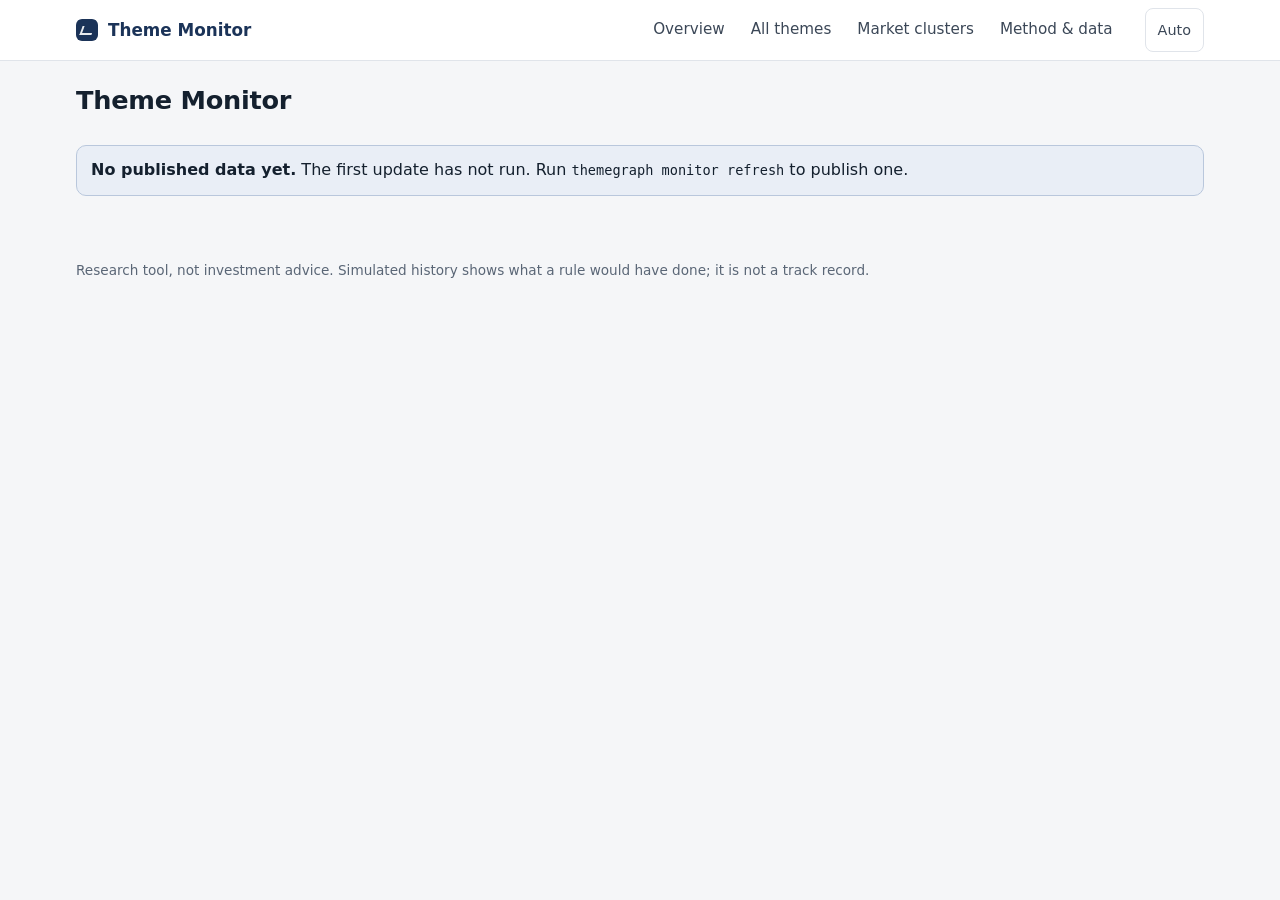
==== commit 10e687e2: "Market clusters: cut the stock-return HAC into groups and show them - monitor/market_clusters.py: ov" ====
--- a/src/themegraph/monitor/site/index.html
+++ b/src/themegraph/monitor/site/index.html
@@ -16,6 +16,7 @@
   <nav class="nav" aria-label="Main">
     <a href="#/" data-nav="overview">Overview</a>
     <a href="#/themes" data-nav="themes">All themes</a>
+    <a href="#/clusters" data-nav="clusters">Market clusters</a>
     <a href="#/method" data-nav="method">Method &amp; data</a>
   </nav>
   <button type="button" class="theme-toggle" id="theme-toggle">Auto</button>
--- a/src/themegraph/monitor/site/styles.css
+++ b/src/themegraph/monitor/site/styles.css
@@ -12,7 +12,7 @@
   --s-off-bg: #f1e7e6; --s-off: #8f2a1f;
   --warn-bg: #fdf3dc; --warn-line: #e9c46a; --bad-bg: #fbe9e7; --bad-line: #e8a59c;
   --info-bg: #e9eef6; --info-line: #b9c7dc;
-  --series-1: #2a78d6; --series-2: #eb6834; --series-3: #1baf7a; --live-band: #e3f2f0;
+  --series-1: #2a78d6; --series-2: #eb6834; --series-3: #1baf7a; --series-4: #6250d6; --live-band: #e3f2f0;
   --radius: 10px; --shadow: 0 1px 2px rgba(20, 32, 46, .05);
   --sans: system-ui, -apple-system, "Segoe UI", Roboto, "Helvetica Neue", Arial, sans-serif;
   --mono: ui-monospace, "SF Mono", Menlo, Consolas, monospace;
@@ -29,7 +29,7 @@
     --s-off-bg: #3a1d1a; --s-off: #f2a197;
     --warn-bg: #2f2612; --warn-line: #7a5f22; --bad-bg: #351b19; --bad-line: #7d3a33;
     --info-bg: #18233a; --info-line: #33476b;
-    --series-1: #3987e5; --series-2: #d95926; --series-3: #199e70; --live-band: #12302f;
+    --series-1: #3987e5; --series-2: #d95926; --series-3: #199e70; --series-4: #9085e9; --live-band: #12302f;
     --shadow: none;
   }
 }
@@ -44,7 +44,7 @@
   --s-off-bg: #3a1d1a; --s-off: #f2a197;
   --warn-bg: #2f2612; --warn-line: #7a5f22; --bad-bg: #351b19; --bad-line: #7d3a33;
   --info-bg: #18233a; --info-line: #33476b;
-  --series-1: #3987e5; --series-2: #d95926; --series-3: #199e70; --live-band: #12302f;
+  --series-1: #3987e5; --series-2: #d95926; --series-3: #199e70; --series-4: #9085e9; --live-band: #12302f;
   --shadow: none;
 }
 
@@ -155,6 +155,11 @@
 .tag.live { border-color: var(--teal); color: var(--teal); background: var(--teal-bg); }
 .tag.sim { border-style: dashed; }
 .tag.q { border-color: var(--s-new); color: var(--s-new); }
+.tag.hw { border-color: var(--neg); color: var(--neg); }
+.tag.tw { border-color: var(--pos); color: var(--pos); }
+.family a { font-weight: 600; }
+.hero .family { margin: 12px 0; }
+.hero .family .h3 { font-size: 1rem; margin: 0 0 4px; }
 .pos { color: var(--pos); } .neg { color: var(--neg); }
 
 /* Compact rows */
@@ -189,6 +194,8 @@
 .dl { display: grid; grid-template-columns: auto 1fr; gap: 6px 14px; font-size: .92rem; }
 .dl dt { color: var(--muted); }
 .dl dd { margin: 0; }
+.together { border-top: 1px solid var(--line); padding-top: 14px; display: grid; gap: 8px; }
+.together .plain { margin: 0; padding-left: 18px; display: grid; gap: 4px; font-size: .92rem; }
 
 /* Chart */
 .chart { position: relative; width: 100%; }
@@ -200,7 +207,25 @@
 .chart .base { stroke: var(--line-strong); stroke-dasharray: 3 3; }
 .chart .band { fill: var(--live-band); }
 .chart .band-label { fill: var(--teal); font: 600 11px var(--sans); }
+.chart .band-hind { fill: var(--sunk); }
+.chart .band-hind + .band-label, .chart .band-label.hind { fill: var(--muted); }
+.check { display: inline-flex; align-items: center; gap: 10px; min-height: 44px; font-size: .92rem; color: var(--ink-2); cursor: pointer; }
+.check input { width: 20px; height: 20px; accent-color: var(--navy); }
+.hind-key { display: inline-block; width: 16px; height: 0; border-top: 2px dotted var(--series-1); vertical-align: middle; margin-right: 6px; }
 .chart .cross { stroke: var(--ink-2); stroke-width: 1; }
+.chart .event-guide { stroke: var(--navy); stroke-width: 1; stroke-dasharray: 2 3; opacity: .7; }
+.chart .event-arrow { fill: var(--navy); }
+.chart .event-label { fill: var(--navy); font: 600 11.5px var(--sans); }
+.tip .e { color: var(--navy); font-weight: 650; margin-bottom: 4px; }
+.chart .event-arrow.up { fill: var(--s-up); } .chart .event-arrow.down { fill: var(--s-cool); }
+.chart .event-label.up, .tip .e.up { fill: var(--s-up); color: var(--s-up); }
+.chart .event-label.down, .tip .e.down { fill: var(--s-cool); color: var(--s-cool); }
+.chart .event-guide.up { stroke: var(--s-up); } .chart .event-guide.down { stroke: var(--s-cool); }
+.event-key { color: var(--navy); font-size: .75rem; margin-right: 6px; }
+.event-key.up { color: var(--s-up); } .event-key.down { color: var(--s-cool); }
+details.about { background: var(--surface); }
+details.about .prose h3 { font-size: .9rem; margin: 0 0 2px; }
+details.about .prose { max-width: 80ch; }
 .tip { position: absolute; pointer-events: none; background: var(--surface); border: 1px solid var(--line-strong);
   border-radius: 8px; padding: 8px 10px; font-size: .82rem; box-shadow: 0 4px 14px rgba(0,0,0,.12); min-width: 170px; z-index: 2; }
 .tip .d { color: var(--muted); margin-bottom: 4px; }
@@ -265,3 +290,22 @@
 }
 @media (prefers-reduced-motion: reduce) { * { transition: none !important; } }
 @media (forced-colors: active) { .chip, .tag { border: 1px solid; } }
+
+/* Market clusters */
+.cluster-list { display: grid; gap: 12px; grid-template-columns: repeat(auto-fill, minmax(260px, 1fr)); }
+.cluster .tickers { margin: 6px 0; }
+.dendro-wrap { overflow-x: auto; }
+.dendro { display: block; font-size: 11px; }
+.dendro .band { fill: var(--surface-2, rgba(127,127,127,.06)); }
+.dendro .band.alt { fill: var(--surface-3, rgba(127,127,127,.11)); }
+.dendro .band-label { fill: var(--ink-2); font-weight: 650; }
+.dendro .grid { stroke: var(--line); stroke-width: 1; }
+.dendro .axis text { fill: var(--muted); }
+.dendro .axis-title { fill: var(--ink-2); }
+.dendro .br { fill: none; stroke: var(--line-strong); stroke-width: 1.25; }
+.dendro .br.in { stroke: var(--series-1); stroke-width: 2; }
+.dendro .cut { stroke: var(--ink); stroke-width: 1.25; stroke-dasharray: 4 3; }
+.dendro .cut-label { fill: var(--ink); font-weight: 650; }
+.dendro .leaf { fill: var(--ink-2); font-family: var(--mono); }
+.dendro .leaf.in { fill: var(--ink); font-weight: 650; }
+@media (forced-colors: active) { .dendro .br.in { stroke: CanvasText; } .dendro .br { stroke: GrayText; } }
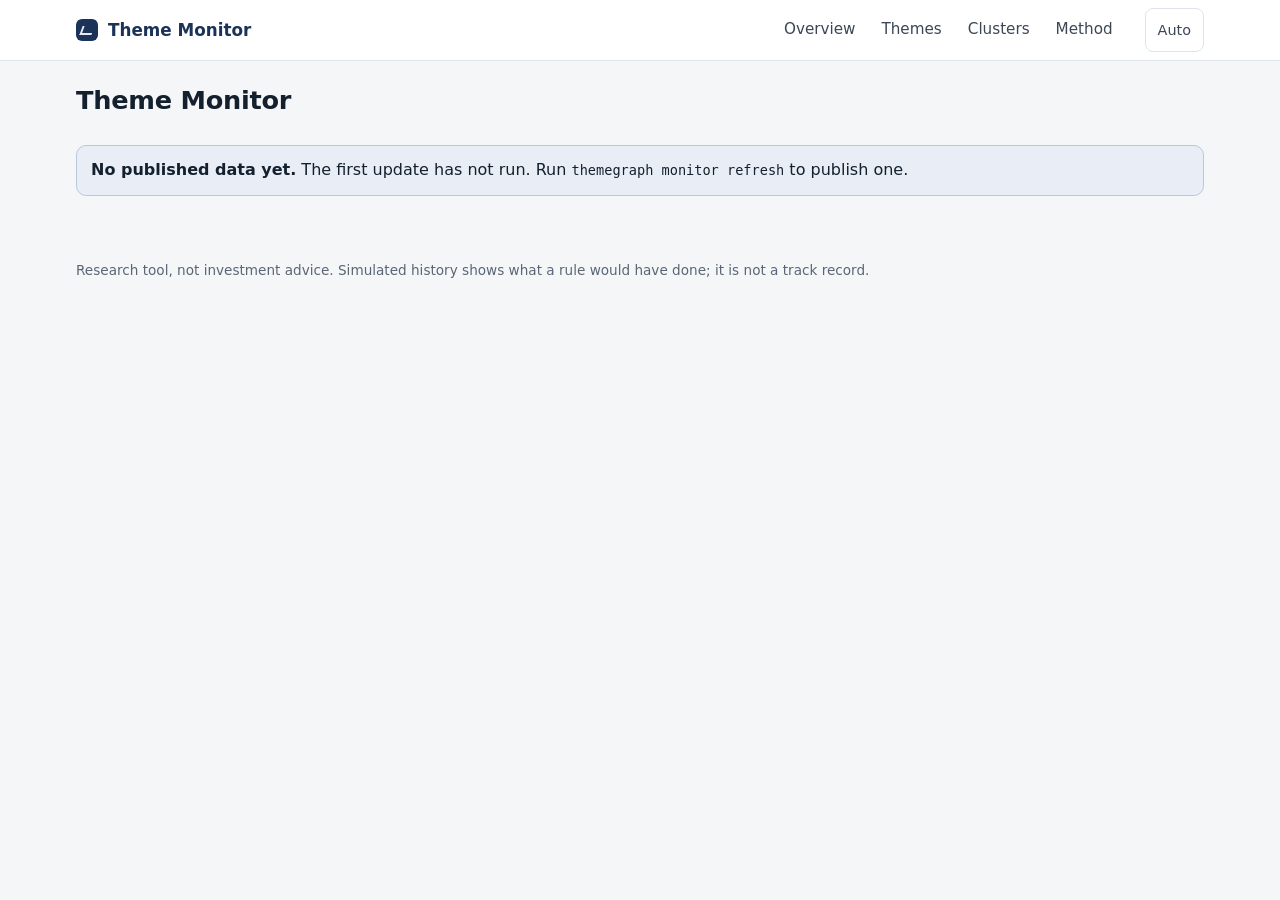
==== commit 1987bef5: "Dashboard: at-a-glance rows, slimmer cards, jump links; one-page explainer - Overview: counts row li" ====
--- a/src/themegraph/monitor/site/index.html
+++ b/src/themegraph/monitor/site/index.html
@@ -15,9 +15,9 @@
   <a class="brand" href="#/"><span class="brand-mark" aria-hidden="true"></span>Theme Monitor</a>
   <nav class="nav" aria-label="Main">
     <a href="#/" data-nav="overview">Overview</a>
-    <a href="#/themes" data-nav="themes">All themes</a>
-    <a href="#/clusters" data-nav="clusters">Market clusters</a>
-    <a href="#/method" data-nav="method">Method &amp; data</a>
+    <a href="#/themes" data-nav="themes">Themes</a>
+    <a href="#/clusters" data-nav="clusters">Clusters</a>
+    <a href="#/method" data-nav="method">Method</a>
   </nav>
   <button type="button" class="theme-toggle" id="theme-toggle">Auto</button>
 </div></header>
--- a/src/themegraph/monitor/site/styles.css
+++ b/src/themegraph/monitor/site/styles.css
@@ -270,8 +270,8 @@
   form.controls .field:first-child { grid-column: 1 / -1; }
   .field input, .field select { width: 100%; }
   .theme-toggle { order: 1; }
-  .nav { margin-left: 0; width: 100%; order: 2; padding-bottom: 6px; }
-  .nav a { flex: 1; justify-content: center; padding: 10px 6px; }
+  .nav { margin-left: 0; width: 100%; order: 2; padding-bottom: 6px; flex-wrap: nowrap; overflow-x: auto; }
+  .nav a { flex: 0 0 auto; justify-content: center; padding: 10px 9px; white-space: nowrap; font-size: .92rem; }
   .cards { grid-template-columns: minmax(0, 1fr); }
   .row { grid-template-columns: minmax(0, 1fr) auto; gap: 6px 12px; }
   .row-head { display: none; }
@@ -309,3 +309,21 @@
 .dendro .leaf { fill: var(--ink-2); font-family: var(--mono); }
 .dendro .leaf.in { fill: var(--ink); font-weight: 650; }
 @media (forced-colors: active) { .dendro .br.in { stroke: CanvasText; } .dendro .br { stroke: GrayText; } }
+
+/* At-a-glance row and in-page jumps */
+.glance { display: grid; grid-template-columns: repeat(auto-fit, minmax(150px, 1fr)); gap: 12px; }
+.glance-item { display: grid; gap: 2px; text-align: left; font: inherit; color: inherit; text-decoration: none; cursor: pointer;
+  background: var(--surface); border: 1px solid var(--line); border-radius: var(--radius); padding: 12px 14px; }
+.glance-item:hover { border-color: var(--line-strong); }
+.glance-item:focus-visible { outline: 3px solid var(--focus); outline-offset: 2px; }
+.glance-item .n { font-size: 1.45rem; font-weight: 650; line-height: 1.15; color: var(--ink); }
+.glance-item .l { font-size: .82rem; font-weight: 600; color: var(--ink-2); }
+.glance-item .s { font-size: .8rem; color: var(--muted); }
+.jump { display: flex; flex-wrap: wrap; gap: 6px; }
+.jump button, .link-btn { font: inherit; font-size: .88rem; font-weight: 600; color: var(--ink-2); background: none; cursor: pointer;
+  border: 1px solid var(--line-strong); border-radius: 999px; padding: 5px 12px; }
+.jump button:hover, .link-btn:hover { background: var(--surface); color: var(--ink); }
+.jump button:focus-visible, .link-btn:focus-visible { outline: 3px solid var(--focus); outline-offset: 2px; }
+.metric .trend { font-size: .8rem; font-weight: 600; color: var(--muted); }
+h2[tabindex="-1"]:focus { outline: none; }
+@media (max-width: 560px) { .glance { grid-template-columns: 1fr 1fr; } }
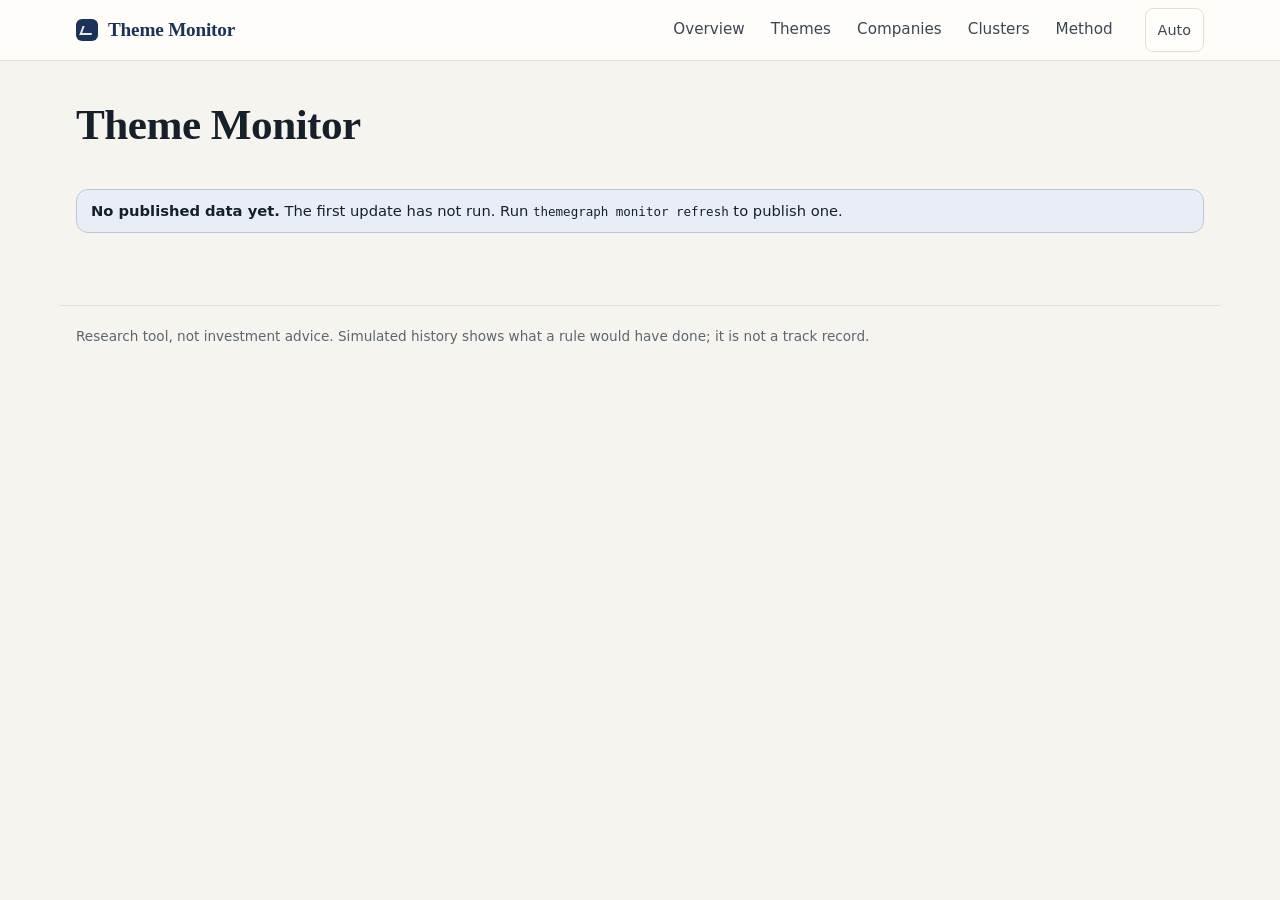
==== commit e8e79758: "Companies page, quotes on cards, more descriptive theme titles - Companies page: every covered compa" ====
--- a/src/themegraph/monitor/site/index.html
+++ b/src/themegraph/monitor/site/index.html
@@ -16,6 +16,7 @@
   <nav class="nav" aria-label="Main">
     <a href="#/" data-nav="overview">Overview</a>
     <a href="#/themes" data-nav="themes">Themes</a>
+    <a href="#/companies" data-nav="companies">Companies</a>
     <a href="#/clusters" data-nav="clusters">Clusters</a>
     <a href="#/method" data-nav="method">Method</a>
   </nav>
--- a/src/themegraph/monitor/site/styles.css
+++ b/src/themegraph/monitor/site/styles.css
@@ -3,8 +3,8 @@
    validated categorical palette (docs/MONITOR.md, "Dashboard"). */
 :root {
   color-scheme: light;
-  --page: #f5f6f8; --surface: #ffffff; --sunk: #eef1f4; --line: #e0e4ea; --line-strong: #c9d0da;
-  --ink: #14202e; --ink-2: #3b4757; --muted: #5a6676;
+  --page: #f6f4ef; --surface: #fffefb; --sunk: #efece5; --line: #e3dfd5; --line-strong: #cbc5b8;
+  --ink: #16202b; --ink-2: #3c4653; --muted: #5d6570;
   --navy: #1b3358; --teal: #0b6e69; --teal-bg: #e3f2f0; --focus: #0b6e69;
   --pos: #17784a; --neg: #b42318;
   --s-new-bg: #e6edf8; --s-new: #1d3f73; --s-up-bg: #e3f2e9; --s-up: #17633e;
@@ -13,7 +13,8 @@
   --warn-bg: #fdf3dc; --warn-line: #e9c46a; --bad-bg: #fbe9e7; --bad-line: #e8a59c;
   --info-bg: #e9eef6; --info-line: #b9c7dc;
   --series-1: #2a78d6; --series-2: #eb6834; --series-3: #1baf7a; --series-4: #6250d6; --live-band: #e3f2f0;
-  --radius: 10px; --shadow: 0 1px 2px rgba(20, 32, 46, .05);
+  --radius: 12px; --shadow: 0 1px 2px rgba(22, 32, 43, .04), 0 6px 20px -12px rgba(22, 32, 43, .18);
+  --display: "Iowan Old Style", "Palatino Linotype", Palatino, "Book Antiqua", Georgia, serif;
   --sans: system-ui, -apple-system, "Segoe UI", Roboto, "Helvetica Neue", Arial, sans-serif;
   --mono: ui-monospace, "SF Mono", Menlo, Consolas, monospace;
 }
@@ -327,3 +328,54 @@
 .metric .trend { font-size: .8rem; font-weight: 600; color: var(--muted); }
 h2[tabindex="-1"]:focus { outline: none; }
 @media (max-width: 560px) { .glance { grid-template-columns: 1fr 1fr; } }
+
+/* Presentation layer: editorial headings, warmer paper, calmer notices. */
+h1, h2, .glance-item .n, .metric .v, .kpi .v { font-family: var(--display); font-weight: 600; letter-spacing: -.012em; }
+h1 { font-size: clamp(1.9rem, 1.3rem + 2.2vw, 2.7rem); line-height: 1.1; }
+h2 { font-size: 1.4rem; }
+.hero h1 { font-size: clamp(1.75rem, 1.3rem + 1.8vw, 2.4rem); }
+.site-header { position: sticky; top: 0; z-index: 5; background: color-mix(in srgb, var(--surface) 88%, transparent);
+  backdrop-filter: saturate(1.4) blur(10px); -webkit-backdrop-filter: saturate(1.4) blur(10px); }
+.brand { font-family: var(--display); font-size: 1.2rem; letter-spacing: -.01em; }
+main { gap: 36px; padding-top: 32px; }
+.intro { gap: 14px; padding: 8px 0 4px; }
+.lede { font-size: 1.18rem; line-height: 1.5; max-width: 58ch; }
+.eyebrow { font-size: .72rem; font-weight: 700; letter-spacing: .14em; text-transform: uppercase; color: var(--teal); }
+.facts { padding-top: 12px; border-top: 1px solid var(--line); }
+.section-head, .section > div:first-child { border-top: 2px solid var(--ink); padding-top: 12px; }
+.section .section { gap: 12px; }
+.section-head p, .section > div:first-child p { margin-top: 4px; }
+.notice { font-size: .92rem; padding: 10px 14px; }
+.card { padding: 20px; gap: 14px; transition: transform .15s ease, box-shadow .15s ease, border-color .15s ease; }
+.card:hover { transform: translateY(-2px); box-shadow: 0 2px 4px rgba(22, 32, 43, .05), 0 14px 30px -14px rgba(22, 32, 43, .28); }
+.card h3 { font-family: var(--display); font-size: 1.22rem; font-weight: 600; line-height: 1.2; letter-spacing: -.01em; }
+.metric .v { font-size: 1.6rem; }
+.metric .k { text-transform: uppercase; letter-spacing: .08em; font-size: .68rem; }
+.spark { height: 56px; }
+.glance-item { padding: 16px 18px; box-shadow: var(--shadow); transition: transform .15s ease, border-color .15s ease; }
+.glance-item:hover { transform: translateY(-1px); }
+.glance-item .n { font-size: 2rem; }
+.glance-item .l { text-transform: uppercase; letter-spacing: .08em; font-size: .7rem; color: var(--muted); }
+.panel { padding: 24px; gap: 16px; }
+.rows { box-shadow: var(--shadow); }
+.row-head { text-transform: uppercase; letter-spacing: .08em; font-size: .68rem; }
+.site-footer { border-top: 1px solid var(--line); padding-top: 20px; margin-top: 8px; }
+@media (prefers-reduced-motion: reduce) { .card, .glance-item { transition: none; } .card:hover, .glance-item:hover { transform: none; } }
+@media (max-width: 560px) { .panel { padding: 16px; } .card { padding: 16px; } main { gap: 28px; } }
+.intro h1 { max-width: 24ch; }
+h2, .panel, .section { scroll-margin-top: 80px; }
+
+/* Quotes and the companies page */
+.pull { margin: 0; padding: 2px 0 2px 12px; border-left: 3px solid var(--line-strong); }
+.pull p { font-family: var(--display); font-size: .98rem; line-height: 1.4; color: var(--ink-2);
+  display: -webkit-box; -webkit-line-clamp: 4; -webkit-box-orient: vertical; overflow: hidden; }
+.pull footer { font-size: .76rem; color: var(--muted); margin-top: 4px; }
+.hero .pull p { -webkit-line-clamp: unset; font-size: 1.08rem; max-width: 70ch; }
+.panel.flush { padding: 0; overflow-x: auto; }
+table.companies td, table.companies th { padding: 10px 14px; vertical-align: top; }
+.ctags { display: flex; flex-wrap: wrap; gap: 6px; }
+.ctag { display: inline-flex; align-items: baseline; gap: 6px; font-size: .82rem; padding: 3px 10px; border-radius: 999px;
+  text-decoration: none; color: var(--ink-2); border: 1px solid var(--line-strong); background: transparent; }
+.ctag.held { background: var(--teal-bg); border-color: var(--teal); color: var(--ink); }
+.ctag:hover { border-color: var(--ink-2); }
+.ctag .pc { font-size: .72rem; color: var(--muted); }
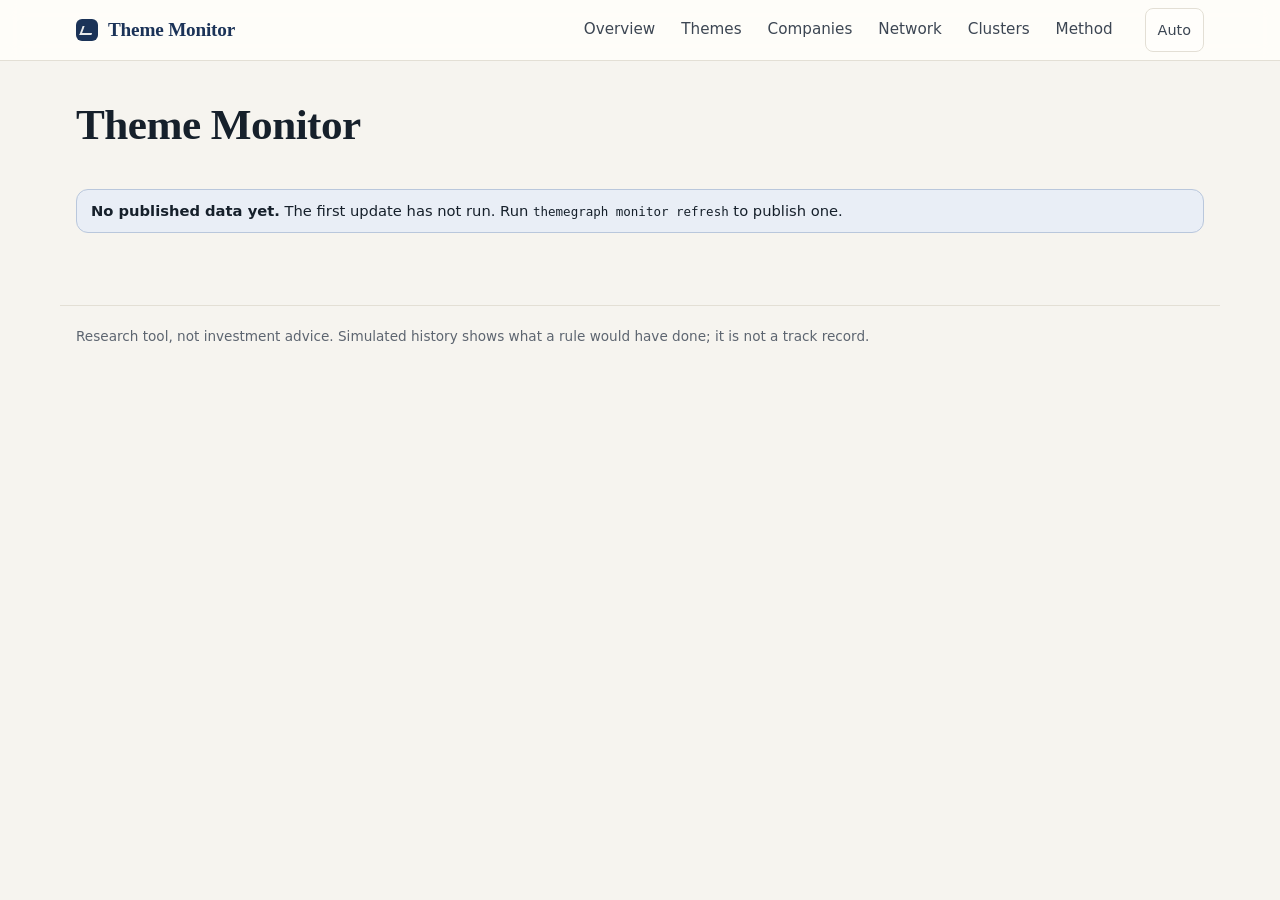
==== commit 0e95c10d: "Network page on the dashboard; --profile on the research commands Network - monitor/network.py: cove" ====
--- a/src/themegraph/monitor/site/index.html
+++ b/src/themegraph/monitor/site/index.html
@@ -17,6 +17,7 @@
     <a href="#/" data-nav="overview">Overview</a>
     <a href="#/themes" data-nav="themes">Themes</a>
     <a href="#/companies" data-nav="companies">Companies</a>
+    <a href="#/network" data-nav="network">Network</a>
     <a href="#/clusters" data-nav="clusters">Clusters</a>
     <a href="#/method" data-nav="method">Method</a>
   </nav>
--- a/src/themegraph/monitor/site/styles.css
+++ b/src/themegraph/monitor/site/styles.css
@@ -379,3 +379,27 @@
 .ctag.held { background: var(--teal-bg); border-color: var(--teal); color: var(--ink); }
 .ctag:hover { border-color: var(--ink-2); }
 .ctag .pc { font-size: .72rem; color: var(--muted); }
+
+/* Network */
+.net-wrap { display: grid; grid-template-columns: minmax(0, 1fr) 280px; gap: 18px; align-items: start; }
+.net { min-width: 0; border: 1px solid var(--line); border-radius: var(--radius); background: var(--page); overflow: hidden; }
+.netsvg { display: block; }
+.ne { stroke-width: 1; }
+.ne.p { stroke: var(--series-1); opacity: .55; stroke-width: 1.4; }
+.ne.d { stroke: var(--series-2); opacity: .28; stroke-dasharray: 3 3; }
+.ne.on { opacity: .95; stroke-width: 2; }
+.ne.off { opacity: .05; }
+.nn { cursor: pointer; }
+.nn circle { fill: var(--surface); stroke: var(--ink); stroke-width: 1.5; }
+.nn text { font: 600 10.5px var(--mono); fill: var(--ink); paint-order: stroke; stroke: var(--page); stroke-width: 3px; }
+.nn.off circle { stroke: var(--line-strong); }
+.nn.off text { display: none; }
+.nn.picked circle { fill: var(--ink); }
+.nn:hover circle, .nn:focus circle { stroke-width: 3; }
+.nn:focus { outline: none; }
+.net-info { font-size: .9rem; display: grid; gap: 6px; align-content: start; }
+.net-info h3 { font-size: 1.2rem; }
+.net-info h4 { font-size: .72rem; text-transform: uppercase; letter-spacing: .08em; color: var(--muted); margin: 8px 0 0; }
+.net-info .plain { margin: 0; padding-left: 16px; }
+@media (max-width: 860px) { .net-wrap { grid-template-columns: minmax(0, 1fr); } }
+@media (forced-colors: active) { .nn circle { stroke: CanvasText; } .ne { stroke: GrayText; } }
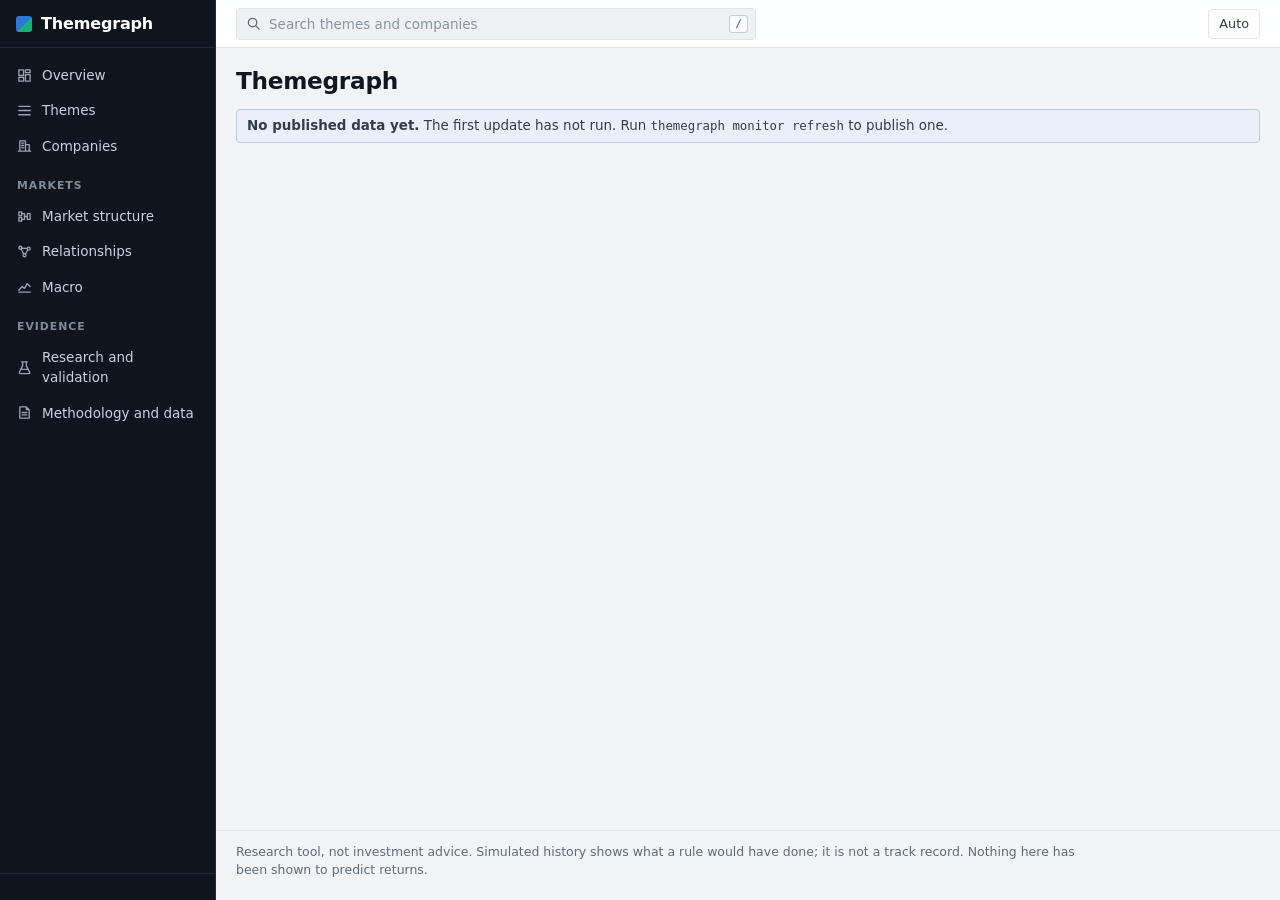
==== commit 126c742a: "Redesign the site as a research application; fix three audited defects; staged plan Frontend (same s" ====
--- a/src/themegraph/monitor/site/index.html
+++ b/src/themegraph/monitor/site/index.html
@@ -4,27 +4,49 @@
 <meta charset="utf-8">
 <meta name="viewport" content="width=device-width,initial-scale=1">
 <meta name="color-scheme" content="light dark">
-<title>Theme Monitor</title>
-<meta name="description" content="Investment themes in company earnings calls and filings, with equal-weight basket performance.">
+<title>Themegraph</title>
+<meta name="description" content="Investment themes in company earnings calls and filings, with the companies involved, the evidence, and how their shares have traded.">
 <link rel="stylesheet" href="styles.css">
 <script type="module" src="app.js"></script>
 </head>
 <body>
 <a class="skip" href="#main">Skip to content</a>
-<header class="site-header"><div class="bar">
-  <a class="brand" href="#/"><span class="brand-mark" aria-hidden="true"></span>Theme Monitor</a>
-  <nav class="nav" aria-label="Main">
-    <a href="#/" data-nav="overview">Overview</a>
-    <a href="#/themes" data-nav="themes">Themes</a>
-    <a href="#/companies" data-nav="companies">Companies</a>
-    <a href="#/network" data-nav="network">Network</a>
-    <a href="#/clusters" data-nav="clusters">Clusters</a>
-    <a href="#/method" data-nav="method">Method</a>
-  </nav>
-  <button type="button" class="theme-toggle" id="theme-toggle">Auto</button>
-</div></header>
-<main id="main" tabindex="-1" aria-busy="true"><p class="muted">Loading the latest release…</p></main>
-<footer class="site-footer"><p>Research tool, not investment advice. Simulated history shows what a rule would have done; it is not a track record. <span id="release" class="mono"></span></p></footer>
-<noscript><p style="padding:16px">This dashboard needs JavaScript to read its data files.</p></noscript>
+<div class="app">
+  <aside class="side" id="side" aria-label="Sections">
+    <a class="brand" href="#/"><span class="brand-mark" aria-hidden="true"></span><span>Themegraph</span></a>
+    <nav class="nav" aria-label="Main">
+      <a href="#/" data-nav="overview"><svg viewBox="0 0 16 16" aria-hidden="true"><path d="M2 2h5v6H2zM9 2h5v3H9zM9 7h5v7H9zM2 10h5v4H2z"/></svg>Overview</a>
+      <a href="#/themes" data-nav="themes"><svg viewBox="0 0 16 16" aria-hidden="true"><path d="M2 3.5h12M2 8h12M2 12.5h12"/></svg>Themes</a>
+      <a href="#/companies" data-nav="companies"><svg viewBox="0 0 16 16" aria-hidden="true"><path d="M3 14V3h6v11M9 7h4v7M1.5 14h13M5 5.5h2M5 8h2M5 10.5h2"/></svg>Companies</a>
+      <p class="nav-label">Markets</p>
+      <a href="#/clusters" data-nav="clusters"><svg viewBox="0 0 16 16" aria-hidden="true"><path d="M2 3h3v4H2zM2 9h3v4H2zM5 5h3v6H5M8 8h3M11 5h3v6h-3z"/></svg>Market structure</a>
+      <a href="#/network" data-nav="network"><svg viewBox="0 0 16 16" aria-hidden="true"><circle cx="3.5" cy="4" r="1.6"/><circle cx="12.5" cy="5" r="1.6"/><circle cx="8" cy="12" r="1.6"/><path d="M5 4.3l6 .5M4.4 5.4l2.8 5.2M11.6 6.4l-2.8 4.3"/></svg>Relationships</a>
+      <a href="#/macro" data-nav="macro"><svg viewBox="0 0 16 16" aria-hidden="true"><path d="M2 12l3.5-4 2.5 2 3-5 3 3M2 14h12"/></svg>Macro</a>
+      <p class="nav-label">Evidence</p>
+      <a href="#/research" data-nav="research"><svg viewBox="0 0 16 16" aria-hidden="true"><path d="M6 2v4L2.5 13a1 1 0 0 0 .9 1.5h9.2a1 1 0 0 0 .9-1.5L10 6V2M5 2h6M4.5 10h7"/></svg>Research and validation</a>
+      <a href="#/method" data-nav="method"><svg viewBox="0 0 16 16" aria-hidden="true"><path d="M3 2h7l3 3v9H3zM10 2v3h3M5.5 8h5M5.5 10.5h5"/></svg>Methodology and data</a>
+    </nav>
+    <div class="side-foot" id="side-status" aria-live="polite"></div>
+  </aside>
+  <div class="scrim" id="scrim" hidden></div>
+  <div class="body">
+    <header class="top">
+      <button type="button" class="icon-btn" id="menu" aria-label="Open sections" aria-controls="side" aria-expanded="false"><svg viewBox="0 0 16 16" aria-hidden="true"><path d="M2 4h12M2 8h12M2 12h12"/></svg></button>
+      <div class="search" role="search">
+        <svg viewBox="0 0 16 16" aria-hidden="true"><circle cx="7" cy="7" r="4.5"/><path d="M10.5 10.5L14 14"/></svg>
+        <input id="gs" type="search" placeholder="Search themes and companies" aria-label="Search themes and companies" autocomplete="off" spellcheck="false" role="combobox" aria-expanded="false" aria-controls="gs-results">
+        <kbd aria-hidden="true">/</kbd>
+        <div id="gs-results" class="search-results" role="listbox" hidden></div>
+      </div>
+      <div class="top-right">
+        <span class="asof" id="asof"></span>
+        <button type="button" class="theme-toggle" id="theme-toggle">Auto</button>
+      </div>
+    </header>
+    <main id="main" tabindex="-1" aria-busy="true"><p class="muted pad">Loading the latest release…</p></main>
+    <footer class="site-footer"><p>Research tool, not investment advice. Simulated history shows what a rule would have done; it is not a track record. Nothing here has been shown to predict returns. <span id="release" class="mono"></span></p></footer>
+  </div>
+</div>
+<noscript><p style="padding:16px">This application needs JavaScript to read its data files.</p></noscript>
 </body>
 </html>
--- a/src/themegraph/monitor/site/styles.css
+++ b/src/themegraph/monitor/site/styles.css
@@ -1,405 +1,402 @@
-/* Theme Monitor: calm research interface. Tokens first; light and dark are both
-   chosen (dark is not an automatic inversion). Chart series colours come from a
-   validated categorical palette (docs/MONITOR.md, "Dashboard"). */
+/* Themegraph: a research workstation. Dense, neutral, numbers first.
+   Tokens first; light and dark are both chosen (dark is not an inversion). Chart
+   series colours come from a validated categorical palette (docs/MONITOR.md,
+   "Dashboard"). No external fonts or assets: the site is static and works offline. */
 :root {
   color-scheme: light;
-  --page: #f6f4ef; --surface: #fffefb; --sunk: #efece5; --line: #e3dfd5; --line-strong: #cbc5b8;
-  --ink: #16202b; --ink-2: #3c4653; --muted: #5d6570;
-  --navy: #1b3358; --teal: #0b6e69; --teal-bg: #e3f2f0; --focus: #0b6e69;
-  --pos: #17784a; --neg: #b42318;
-  --s-new-bg: #e6edf8; --s-new: #1d3f73; --s-up-bg: #e3f2e9; --s-up: #17633e;
-  --s-flat-bg: #eef0f3; --s-flat: #4a5565; --s-cool-bg: #fbefd9; --s-cool: #8a5300;
-  --s-off-bg: #f1e7e6; --s-off: #8f2a1f;
-  --warn-bg: #fdf3dc; --warn-line: #e9c46a; --bad-bg: #fbe9e7; --bad-line: #e8a59c;
-  --info-bg: #e9eef6; --info-line: #b9c7dc;
-  --series-1: #2a78d6; --series-2: #eb6834; --series-3: #1baf7a; --series-4: #6250d6; --live-band: #e3f2f0;
-  --radius: 12px; --shadow: 0 1px 2px rgba(22, 32, 43, .04), 0 6px 20px -12px rgba(22, 32, 43, .18);
-  --display: "Iowan Old Style", "Palatino Linotype", Palatino, "Book Antiqua", Georgia, serif;
-  --sans: system-ui, -apple-system, "Segoe UI", Roboto, "Helvetica Neue", Arial, sans-serif;
-  --mono: ui-monospace, "SF Mono", Menlo, Consolas, monospace;
+  --page: #f3f4f6; --surface: #ffffff; --sunk: #f0f1f4; --raise: #fafbfc;
+  --line: #e1e4ea; --line-strong: #c6ccd6;
+  --ink: #111722; --ink-2: #333c4a; --muted: #5f6b7c; --faint: #8a94a3;
+  --accent: #1f5fbf; --accent-bg: #e8f0fc; --navy: #1b3358; --teal: #0b6e69; --focus: #1f5fbf;
+  --side: #10151d; --side-ink: #c9d1dc; --side-muted: #7f8b9b; --side-line: #222a36; --side-on: #1c2532;
+  --pos: #0f7a45; --neg: #c02a1d;
+  --s-new-bg: #e6eefb; --s-new: #1d4a94; --s-up-bg: #e2f3e9; --s-up: #136a3e;
+  --s-flat-bg: #eceef2; --s-flat: #4a5565; --s-cool-bg: #fbf0db; --s-cool: #8a5300;
+  --s-off-bg: #f0eaea; --s-off: #7a3a33;
+  --warn-bg: #fdf5e0; --warn-line: #e3c067; --warn-ink: #6b4a00;
+  --bad-bg: #fcebe9; --bad-line: #e8a59c; --bad-ink: #8f2015;
+  --info-bg: #eaf0fa; --info-line: #bccbe3;
+  --series-1: #2a78d6; --series-2: #eb6834; --series-3: #1baf7a; --series-4: #6250d6; --live-band: #e4f3ef;
+  --radius: 5px;
+  --sans: Inter, "Inter Variable", system-ui, -apple-system, "Segoe UI", Roboto, "Helvetica Neue", Arial, sans-serif;
+  --mono: ui-monospace, "SF Mono", "JetBrains Mono", Menlo, Consolas, monospace;
+  --side-w: 216px; --top-h: 48px;
 }
 @media (prefers-color-scheme: dark) {
   :root:not([data-theme="light"]) {
     color-scheme: dark;
-    --page: #0d1218; --surface: #151c26; --sunk: #1b2430; --line: #263140; --line-strong: #344254;
-    --ink: #e6ebf1; --ink-2: #c4ccd6; --muted: #9aa6b4;
-    --navy: #9fb8de; --teal: #4fc1b5; --teal-bg: #12302f; --focus: #4fc1b5;
-    --pos: #5cc98e; --neg: #f2887c;
-    --s-new-bg: #1a2a44; --s-new: #a9c3ec; --s-up-bg: #143024; --s-up: #7fd6a5;
-    --s-flat-bg: #222c38; --s-flat: #b3bdc9; --s-cool-bg: #3a2c12; --s-cool: #f0c06a;
-    --s-off-bg: #3a1d1a; --s-off: #f2a197;
-    --warn-bg: #2f2612; --warn-line: #7a5f22; --bad-bg: #351b19; --bad-line: #7d3a33;
-    --info-bg: #18233a; --info-line: #33476b;
-    --series-1: #3987e5; --series-2: #d95926; --series-3: #199e70; --series-4: #9085e9; --live-band: #12302f;
-    --shadow: none;
+    --page: #0b0e13; --surface: #12161d; --sunk: #181d26; --raise: #161b23;
+    --line: #222935; --line-strong: #323c4c;
+    --ink: #e7ebf1; --ink-2: #c3cad5; --muted: #8f9aaa; --faint: #6b7686;
+    --accent: #6ea4f4; --accent-bg: #16253d; --navy: #a7bfe6; --teal: #4fc1b5; --focus: #6ea4f4;
+    --side: #080a0e; --side-ink: #c3cad5; --side-muted: #6f7b8c; --side-line: #1a2029; --side-on: #161c26;
+    --pos: #4cc38a; --neg: #f0837a;
+    --s-new-bg: #172a47; --s-new: #a9c6f2; --s-up-bg: #12301f; --s-up: #7cd3a2;
+    --s-flat-bg: #1f2631; --s-flat: #aeb8c6; --s-cool-bg: #36290f; --s-cool: #edbe66;
+    --s-off-bg: #2c1c1a; --s-off: #d99d95;
+    --warn-bg: #2a2210; --warn-line: #6e5720; --warn-ink: #edc878;
+    --bad-bg: #301816; --bad-line: #76362f; --bad-ink: #f2a79e;
+    --info-bg: #142036; --info-line: #2e4265;
+    --series-1: #3987e5; --series-2: #d95926; --series-3: #199e70; --series-4: #9085e9; --live-band: #10302c;
   }
 }
 :root[data-theme="dark"] {
   color-scheme: dark;
-  --page: #0d1218; --surface: #151c26; --sunk: #1b2430; --line: #263140; --line-strong: #344254;
-  --ink: #e6ebf1; --ink-2: #c4ccd6; --muted: #9aa6b4;
-  --navy: #9fb8de; --teal: #4fc1b5; --teal-bg: #12302f; --focus: #4fc1b5;
-  --pos: #5cc98e; --neg: #f2887c;
-  --s-new-bg: #1a2a44; --s-new: #a9c3ec; --s-up-bg: #143024; --s-up: #7fd6a5;
-  --s-flat-bg: #222c38; --s-flat: #b3bdc9; --s-cool-bg: #3a2c12; --s-cool: #f0c06a;
-  --s-off-bg: #3a1d1a; --s-off: #f2a197;
-  --warn-bg: #2f2612; --warn-line: #7a5f22; --bad-bg: #351b19; --bad-line: #7d3a33;
-  --info-bg: #18233a; --info-line: #33476b;
-  --series-1: #3987e5; --series-2: #d95926; --series-3: #199e70; --series-4: #9085e9; --live-band: #12302f;
-  --shadow: none;
+  --page: #0b0e13; --surface: #12161d; --sunk: #181d26; --raise: #161b23;
+  --line: #222935; --line-strong: #323c4c;
+  --ink: #e7ebf1; --ink-2: #c3cad5; --muted: #8f9aaa; --faint: #6b7686;
+  --accent: #6ea4f4; --accent-bg: #16253d; --navy: #a7bfe6; --teal: #4fc1b5; --focus: #6ea4f4;
+  --side: #080a0e; --side-ink: #c3cad5; --side-muted: #6f7b8c; --side-line: #1a2029; --side-on: #161c26;
+  --pos: #4cc38a; --neg: #f0837a;
+  --s-new-bg: #172a47; --s-new: #a9c6f2; --s-up-bg: #12301f; --s-up: #7cd3a2;
+  --s-flat-bg: #1f2631; --s-flat: #aeb8c6; --s-cool-bg: #36290f; --s-cool: #edbe66;
+  --s-off-bg: #2c1c1a; --s-off: #d99d95;
+  --warn-bg: #2a2210; --warn-line: #6e5720; --warn-ink: #edc878;
+  --bad-bg: #301816; --bad-line: #76362f; --bad-ink: #f2a79e;
+  --info-bg: #142036; --info-line: #2e4265;
+  --series-1: #3987e5; --series-2: #d95926; --series-3: #199e70; --series-4: #9085e9; --live-band: #10302c;
 }
 
+/* -- base ------------------------------------------------------------------------ */
 * { box-sizing: border-box; }
 html { -webkit-text-size-adjust: 100%; }
-body { margin: 0; background: var(--page); color: var(--ink); font: 16px/1.55 var(--sans);
-  font-variant-numeric: tabular-nums; }
-a { color: var(--teal); text-underline-offset: 2px; }
-a:hover { text-decoration-thickness: 2px; }
-:focus-visible { outline: 3px solid var(--focus); outline-offset: 2px; border-radius: 4px; }
-h1, h2, h3 { color: var(--ink); line-height: 1.25; margin: 0; }
-h1 { font-size: 1.6rem; font-weight: 650; letter-spacing: -.01em; }
-h2 { font-size: 1.15rem; font-weight: 650; }
-h3 { font-size: 1rem; font-weight: 650; }
-p { margin: 0; }
-.muted { color: var(--muted); }
-.small { font-size: .875rem; }
-.mono { font-family: var(--mono); font-size: .85em; }
-.sr { position: absolute; width: 1px; height: 1px; overflow: hidden; clip: rect(0 0 0 0); white-space: nowrap; }
-.skip { position: absolute; left: 8px; top: -60px; background: var(--surface); padding: 10px 14px; z-index: 10; }
-.skip:focus { top: 8px; }
-
-/* Shell */
-.site-header { background: var(--surface); border-bottom: 1px solid var(--line); }
-.bar { max-width: 1160px; margin: 0 auto; padding: 0 16px; display: flex; align-items: center; gap: 8px 20px;
-  flex-wrap: wrap; min-height: 60px; }
-.brand { font-weight: 700; color: var(--navy); text-decoration: none; font-size: 1.05rem; display: flex; gap: 10px; align-items: center; padding: 8px 0; min-height: 44px; }
-.brand-mark { width: 22px; height: 22px; border-radius: 6px; background: var(--navy); position: relative; flex: none; }
-.brand-mark::after { content: ""; position: absolute; left: 5px; right: 5px; bottom: 6px; height: 7px;
-  border-left: 2px solid var(--surface); border-bottom: 2px solid var(--surface); transform: skewX(-20deg); opacity: .9; }
-.nav { display: flex; gap: 2px; margin-left: auto; flex-wrap: wrap; }
-.nav a { color: var(--ink-2); text-decoration: none; padding: 10px 12px; border-radius: 8px; min-height: 44px;
-  display: inline-flex; align-items: center; font-size: .95rem; }
-.nav a:hover { background: var(--sunk); }
-.nav a[aria-current="page"] { color: var(--ink); background: var(--sunk); font-weight: 600; }
-.theme-toggle { border: 1px solid var(--line); background: var(--surface); color: var(--ink-2); border-radius: 8px;
-  min-height: 44px; min-width: 44px; padding: 0 12px; font: inherit; font-size: .9rem; cursor: pointer; }
-main { max-width: 1160px; margin: 0 auto; padding: 24px 16px 64px; display: grid; gap: 28px; }
-main:focus { outline: none; }
-main[aria-busy="true"] { opacity: .6; transition: opacity .2s; }
-.site-footer { max-width: 1160px; margin: 0 auto; padding: 0 16px 40px; color: var(--muted); font-size: .85rem; }
-
-/* Notices */
-.notices { display: grid; gap: 10px; }
-.notice { border: 1px solid var(--info-line); background: var(--info-bg); border-radius: var(--radius); padding: 12px 14px;
-  display: flex; gap: 10px; align-items: flex-start; }
-.notice.warn { border-color: var(--warn-line); background: var(--warn-bg); }
-.notice.bad { border-color: var(--bad-line); background: var(--bad-bg); }
-.notice b { font-weight: 650; }
-.notice .icon { flex: none; font-weight: 700; width: 22px; height: 22px; border-radius: 50%; display: grid; place-items: center;
-  font-size: .8rem; border: 1.5px solid currentColor; margin-top: 1px; }
-
-/* Intro and coverage strip */
-.intro { display: grid; gap: 12px; }
-.lede { font-size: 1.1rem; color: var(--ink-2); max-width: 62ch; }
-.facts { display: flex; flex-wrap: wrap; gap: 6px 18px; font-size: .9rem; color: var(--muted); }
-.facts b { color: var(--ink-2); font-weight: 600; }
-
-/* Section headings */
-.section { display: grid; gap: 14px; align-content: start; }
-.section-head { display: flex; justify-content: space-between; align-items: flex-end; gap: 12px; flex-wrap: wrap; }
-.section-head p { max-width: 70ch; }
-
-/* Controls */
-.controls { display: flex; flex-wrap: wrap; gap: 10px 14px; align-items: center; }
-.seg { display: inline-flex; border: 1px solid var(--line-strong); border-radius: 9px; overflow: hidden; background: var(--surface); }
-.seg button { border: 0; background: transparent; color: var(--ink-2); font: inherit; font-size: .9rem; padding: 0 14px;
-  min-height: 44px; min-width: 48px; cursor: pointer; border-right: 1px solid var(--line); }
-.seg button:last-child { border-right: 0; }
-.seg button[aria-pressed="true"] { background: var(--navy); color: var(--surface); font-weight: 600; }
-.seg button:disabled { color: var(--muted); opacity: .5; cursor: not-allowed; }
-.field { display: grid; gap: 4px; font-size: .8rem; color: var(--muted); font-weight: 600; }
-.field input, .field select { font: inherit; font-size: .95rem; color: var(--ink); background: var(--surface);
-  border: 1px solid var(--line-strong); border-radius: 8px; min-height: 44px; padding: 0 10px; min-width: 0; }
-.field input { width: min(320px, 100%); }
-
-/* Theme cards */
-.cards { display: grid; grid-template-columns: repeat(auto-fill, minmax(330px, 1fr)); gap: 16px; }
-.card { position: relative; background: var(--surface); border: 1px solid var(--line); border-radius: var(--radius);
-  padding: 18px; display: grid; gap: 12px; box-shadow: var(--shadow); align-content: start; min-width: 0; }
-.card:hover { border-color: var(--line-strong); }
-.card:focus-within { border-color: var(--teal); }
-.card h3 a { color: var(--ink); text-decoration: none; }
-.card h3 a::after { content: ""; position: absolute; inset: 0; border-radius: var(--radius); }
-.card h3 a:focus-visible { outline: none; }
-.card h3 a:focus-visible::after { outline: 3px solid var(--focus); outline-offset: 2px; }
-.card-top { display: flex; justify-content: space-between; gap: 10px; align-items: flex-start; }
-.summary { color: var(--ink-2); font-size: .93rem; display: -webkit-box; -webkit-line-clamp: 3; -webkit-box-orient: vertical; overflow: hidden; }
-.meta { font-size: .85rem; color: var(--muted); display: flex; flex-wrap: wrap; gap: 4px 12px; }
-.tickers { font-family: var(--mono); font-size: .82rem; color: var(--ink-2); }
-.split { display: grid; grid-template-columns: 1fr 1fr; gap: 12px; border-top: 1px solid var(--line); padding-top: 12px; }
-.metric .k { font-size: .75rem; color: var(--muted); font-weight: 600; letter-spacing: .02em; }
-.metric .v { font-size: 1.35rem; font-weight: 650; line-height: 1.2; }
-.metric .s { font-size: .82rem; color: var(--muted); }
-.spark { width: 100%; height: 44px; display: block; }
-.na { color: var(--muted); font-size: .85rem; }
-
-/* Chips and tags (always text; colour only reinforces) */
-.chip { display: inline-flex; align-items: center; gap: 5px; font-size: .75rem; font-weight: 650; padding: 2px 9px;
-  border-radius: 999px; white-space: nowrap; background: var(--s-flat-bg); color: var(--s-flat); line-height: 1.5; }
-.chip::before { content: ""; width: 6px; height: 6px; border-radius: 50%; background: currentColor; }
-.chip.new { background: var(--s-new-bg); color: var(--s-new); }
-.chip.strengthening { background: var(--s-up-bg); color: var(--s-up); }
-.chip.cooling { background: var(--s-cool-bg); color: var(--s-cool); }
-.chip.inactive, .chip.merged { background: var(--s-off-bg); color: var(--s-off); }
-.tag { display: inline-block; font-size: .72rem; font-weight: 650; padding: 1px 7px; border-radius: 5px;
-  border: 1px solid var(--line-strong); color: var(--ink-2); white-space: nowrap; }
-.tag.live { border-color: var(--teal); color: var(--teal); background: var(--teal-bg); }
-.tag.sim { border-style: dashed; }
-.tag.q { border-color: var(--s-new); color: var(--s-new); }
-.tag.hw { border-color: var(--neg); color: var(--neg); }
-.tag.tw { border-color: var(--pos); color: var(--pos); }
-.family a { font-weight: 600; }
-.hero .family { margin: 12px 0; }
-.hero .family .h3 { font-size: 1rem; margin: 0 0 4px; }
+body { margin: 0; background: var(--page); color: var(--ink); font: 13.5px/1.5 var(--sans);
+  font-variant-numeric: tabular-nums; font-feature-settings: "tnum", "cv11"; -webkit-font-smoothing: antialiased; }
+a { color: var(--accent); text-decoration: none; }
+a:hover { text-decoration: underline; text-underline-offset: 2px; }
+:focus-visible { outline: 2px solid var(--focus); outline-offset: 2px; border-radius: 3px; }
+h1, h2, h3, h4 { color: var(--ink); line-height: 1.25; margin: 0; font-weight: 600; }
+h1 { font-size: 1.45rem; letter-spacing: -.012em; }
+h2 { font-size: .98rem; letter-spacing: -.003em; }
+h3 { font-size: .9rem; }
+h4 { font-size: .8rem; color: var(--ink-2); margin-top: 12px; }
+p { margin: 0 0 8px; }
+ul { margin: 0 0 8px; padding-left: 18px; }
+b, strong { font-weight: 600; }
+button, input, select { font: inherit; color: inherit; }
+.muted { color: var(--muted); } .small { font-size: .86rem; } .mono { font-family: var(--mono); font-size: .92em; }
+.pad { padding: 20px; }
 .pos { color: var(--pos); } .neg { color: var(--neg); }
-
-/* Compact rows */
-.rows { background: var(--surface); border: 1px solid var(--line); border-radius: var(--radius); overflow: hidden; }
-.row { position: relative; display: grid; grid-template-columns: minmax(0, 1fr) 110px 120px 110px 140px; gap: 14px;
-  align-items: center; padding: 14px 16px; border-top: 1px solid var(--line); }
-.row:first-child { border-top: 0; }
-.row:hover { background: var(--sunk); }
-.row .t a { color: var(--ink); font-weight: 600; text-decoration: none; }
-.row .t a::after { content: ""; position: absolute; inset: 0; }
-.row .t a:focus-visible { outline: none; }
-.row:focus-within { box-shadow: inset 0 0 0 3px var(--focus); }
-.row .num { text-align: right; }
-.row .lab { display: none; }
-.row-head { background: var(--sunk); font-size: .75rem; color: var(--muted); font-weight: 650; padding-top: 9px; padding-bottom: 9px; }
-.row-head:hover { background: var(--sunk); }
-.count { font-size: .9rem; color: var(--muted); }
-.empty { background: var(--surface); border: 1px dashed var(--line-strong); border-radius: var(--radius); padding: 18px; color: var(--muted); }
-
-/* Theme page */
-.crumb { font-size: .9rem; }
-.hero { display: grid; gap: 10px; }
-.hero h1 { font-size: 1.75rem; }
-.hero .summary { -webkit-line-clamp: unset; font-size: 1.02rem; max-width: 75ch; }
-.kpis { display: grid; grid-template-columns: repeat(auto-fit, minmax(150px, 1fr)); gap: 12px; }
-.kpi { background: var(--surface); border: 1px solid var(--line); border-radius: var(--radius); padding: 12px 14px; }
-.kpi .v { font-size: 1.45rem; font-weight: 650; }
-.panel { background: var(--surface); border: 1px solid var(--line); border-radius: var(--radius); padding: 18px; display: grid; gap: 14px; min-width: 0; box-shadow: var(--shadow); align-content: start; }
-.dl.cols { grid-template-columns: auto 1fr auto 1fr; }
-@media (max-width: 900px) { .dl.cols { grid-template-columns: auto 1fr; } }
-.two { display: grid; grid-template-columns: repeat(auto-fit, minmax(320px, 1fr)); gap: 16px; }
-.dl { display: grid; grid-template-columns: auto 1fr; gap: 6px 14px; font-size: .92rem; }
-.dl dt { color: var(--muted); }
-.dl dd { margin: 0; }
-.together { border-top: 1px solid var(--line); padding-top: 14px; display: grid; gap: 8px; }
-.together .plain { margin: 0; padding-left: 18px; display: grid; gap: 4px; font-size: .92rem; }
-
-/* Chart */
+.num { text-align: right; white-space: nowrap; }
+.sr { position: absolute; width: 1px; height: 1px; overflow: hidden; clip-path: inset(50%); white-space: nowrap; }
+.skip { position: absolute; left: -9999px; top: 0; background: var(--surface); padding: 8px 12px; z-index: 100; }
+.skip:focus { left: 8px; top: 8px; }
+ul.plain { list-style: none; padding: 0; margin: 0; }
+.empty { color: var(--muted); padding: 14px; border: 1px dashed var(--line-strong); border-radius: var(--radius); background: var(--raise); margin: 0; }
+.tk { font-family: var(--mono); font-size: .82em; color: var(--muted); margin-left: 3px; }
+.tk.solo { color: inherit; margin: 0; font-size: .92em; }
+a.co { color: var(--ink); } a.co:hover { color: var(--accent); }
+
+/* -- shell ----------------------------------------------------------------------- */
+.app { display: grid; grid-template-columns: var(--side-w) minmax(0, 1fr); min-height: 100vh; }
+.side { background: var(--side); color: var(--side-ink); position: sticky; top: 0; height: 100vh; display: flex;
+  flex-direction: column; border-right: 1px solid var(--side-line); z-index: 30; overflow-y: auto; }
+.brand { display: flex; align-items: center; gap: 9px; height: var(--top-h); padding: 0 16px; color: #fff; font-weight: 650;
+  letter-spacing: -.01em; font-size: 1rem; border-bottom: 1px solid var(--side-line); flex: none; }
+.brand:hover { text-decoration: none; }
+.brand-mark { width: 16px; height: 16px; border-radius: 3px; flex: none;
+  background: linear-gradient(135deg, var(--series-1) 0 50%, var(--series-3) 50% 100%); }
+.nav { display: flex; flex-direction: column; padding: 10px 8px; gap: 1px; }
+.nav a { display: flex; align-items: center; gap: 10px; padding: 7px 9px; border-radius: 4px; color: var(--side-ink); font-weight: 500; }
+.nav a:hover { background: var(--side-on); text-decoration: none; color: #fff; }
+.nav a[aria-current="page"] { background: var(--side-on); color: #fff; box-shadow: inset 2px 0 0 var(--series-1); }
+.nav svg, .icon-btn svg, .search > svg { width: 15px; height: 15px; fill: none; stroke: currentColor; stroke-width: 1.4;
+  stroke-linecap: round; stroke-linejoin: round; flex: none; }
+.nav svg { opacity: .75; }
+.nav-label { margin: 14px 9px 4px; font-size: .68rem; text-transform: uppercase; letter-spacing: .09em; color: var(--side-muted); font-weight: 600; }
+.side-foot { margin-top: auto; padding: 12px 16px 14px; border-top: 1px solid var(--side-line); font-size: .78rem; color: var(--side-muted); }
+.side-foot dl { margin: 0; display: grid; grid-template-columns: auto 1fr; gap: 2px 10px; }
+.side-foot dt { color: var(--side-muted); } .side-foot dd { margin: 0; color: var(--side-ink); text-align: right; }
+.side-foot .state { display: flex; align-items: center; gap: 7px; margin-bottom: 8px; color: var(--side-ink); font-weight: 600; }
+.dot { width: 7px; height: 7px; border-radius: 50%; background: var(--pos); flex: none; }
+.dot.warn { background: #d9a520; } .dot.bad { background: var(--neg); }
+.body { min-width: 0; display: flex; flex-direction: column; }
+.top { position: sticky; top: 0; z-index: 20; height: var(--top-h); display: flex; align-items: center; gap: 12px; padding: 0 20px;
+  background: color-mix(in srgb, var(--surface) 92%, transparent); backdrop-filter: saturate(1.2) blur(6px);
+  border-bottom: 1px solid var(--line); }
+.icon-btn { display: none; width: 32px; height: 32px; border: 1px solid var(--line); border-radius: 4px; background: var(--surface);
+  align-items: center; justify-content: center; cursor: pointer; }
+.search { position: relative; flex: 1; max-width: 520px; display: flex; align-items: center; }
+.search > svg { position: absolute; left: 10px; color: var(--muted); pointer-events: none; }
+.search input { width: 100%; height: 32px; padding: 0 34px 0 32px; border: 1px solid var(--line); border-radius: 4px;
+  background: var(--sunk); }
+.search input::placeholder { color: var(--faint); }
+.search input:focus { background: var(--surface); border-color: var(--focus); outline: none; box-shadow: 0 0 0 3px var(--accent-bg); }
+.search kbd { position: absolute; right: 8px; font: 600 .7rem var(--mono); color: var(--muted); border: 1px solid var(--line-strong);
+  border-radius: 3px; padding: 0 5px; line-height: 16px; background: var(--surface); }
+.search-results { position: absolute; top: 36px; left: 0; right: 0; background: var(--surface); border: 1px solid var(--line-strong);
+  border-radius: var(--radius); box-shadow: 0 12px 32px -12px rgba(0, 0, 0, .35); max-height: min(70vh, 520px); overflow: auto; padding: 4px; }
+.search-results .grp { font-size: .68rem; text-transform: uppercase; letter-spacing: .08em; color: var(--muted); padding: 8px 8px 3px; font-weight: 600; }
+.search-results a { display: flex; justify-content: space-between; gap: 12px; padding: 6px 8px; border-radius: 3px; color: var(--ink); }
+.search-results a span:last-child { color: var(--muted); font-size: .82rem; white-space: nowrap; }
+.search-results a[aria-selected="true"], .search-results a:hover { background: var(--accent-bg); text-decoration: none; }
+.search-results .none { padding: 10px 8px; color: var(--muted); }
+.top-right { margin-left: auto; display: flex; align-items: center; gap: 12px; }
+.asof { color: var(--muted); font-size: .8rem; white-space: nowrap; }
+.asof b { color: var(--ink-2); font-weight: 600; }
+.badge { display: inline-block; font-size: .66rem; font-weight: 700; letter-spacing: .07em; text-transform: uppercase; padding: 2px 6px;
+  border-radius: 3px; background: var(--warn-bg); color: var(--warn-ink); border: 1px solid var(--warn-line); margin-right: 8px; }
+.theme-toggle { height: 30px; padding: 0 10px; border: 1px solid var(--line); border-radius: 4px; background: var(--surface);
+  color: var(--ink-2); cursor: pointer; font-size: .8rem; font-weight: 500; }
+.theme-toggle:hover { border-color: var(--line-strong); }
+main { padding: 18px 20px 40px; max-width: 1640px; width: 100%; outline: none; flex: 1; }
+.site-footer { padding: 12px 20px 20px; color: var(--muted); font-size: .78rem; border-top: 1px solid var(--line); }
+.site-footer p { margin: 0; max-width: 110ch; }
+.scrim { position: fixed; inset: 0; background: rgba(0, 0, 0, .45); z-index: 25; }
+
+/* -- page furniture ---------------------------------------------------------------- */
+.page-head { display: flex; align-items: flex-end; justify-content: space-between; gap: 16px; flex-wrap: wrap; margin-bottom: 14px; }
+.page-head .lede, .intro .lede { color: var(--muted); margin: 4px 0 0; max-width: 100ch; }
+.intro { margin-bottom: 14px; } .intro p { max-width: 110ch; }
+.eyebrow { font-size: .68rem; text-transform: uppercase; letter-spacing: .09em; color: var(--muted); font-weight: 600; margin: 0 0 3px; }
+.crumb { font-size: .8rem; color: var(--muted); margin-bottom: 8px; }
+.crumb a { color: var(--muted); } .crumb a:hover { color: var(--accent); }
+.grid { display: grid; gap: 12px; }
+.g-main { grid-template-columns: minmax(0, 2.2fr) minmax(340px, 1fr); align-items: start; }
+.g-2 { grid-template-columns: repeat(2, minmax(0, 1fr)); align-items: start; }
+.g-chart { grid-template-columns: minmax(0, 1.9fr) minmax(300px, 1fr); align-items: start; gap: 18px; }
+.stackv { display: grid; gap: 12px; align-content: start; min-width: 0; }
+.panel, .section { background: var(--surface); border: 1px solid var(--line); border-radius: var(--radius); padding: 14px 16px; min-width: 0; margin-bottom: 12px; }
+.grid > .panel, .grid > .section, .stackv > .panel, .stackv > .section { margin-bottom: 0; }
+.panel.flush { padding: 0; overflow: hidden; }
+.panel > h2, .section > h2, .section > div > h2, .panel-head h2 { margin-bottom: 4px; }
+.panel-head, .section-head { display: flex; align-items: baseline; justify-content: space-between; gap: 12px; flex-wrap: wrap; margin-bottom: 8px; }
+.panel-head p, .section-head p { margin: 2px 0 0; }
+.section-head.sub { margin-top: 14px; align-items: center; }
+.panel-head .more, .more { font-size: .82rem; white-space: nowrap; }
+p.more { margin: 8px 0 0; display: flex; gap: 14px; align-items: center; }
+.note { color: var(--muted); font-size: .82rem; max-width: 120ch; }
+.link-btn { background: none; border: 0; padding: 0; color: var(--accent); cursor: pointer; }
+.link-btn:hover { text-decoration: underline; }
+.prose { max-width: 96ch; } .prose p, .prose li { color: var(--ink-2); } .prose li { margin-bottom: 4px; }
+
+/* alerts: one line each, never a wall of boxes */
+.notices { display: grid; gap: 4px; margin-bottom: 12px; }
+.notice { display: flex; gap: 9px; align-items: baseline; padding: 6px 10px; border: 1px solid var(--info-line); background: var(--info-bg);
+  border-radius: 4px; font-size: .84rem; color: var(--ink-2); margin: 0 0 8px; }
+.notices .notice { margin: 0; }
+.notice.warn { background: var(--warn-bg); border-color: var(--warn-line); } .notice.bad { background: var(--bad-bg); border-color: var(--bad-line); }
+.notice .icon { flex: none; font-weight: 700; font-size: .72rem; width: 15px; height: 15px; line-height: 14px; text-align: center; border-radius: 50%;
+  border: 1px solid currentColor; color: var(--muted); position: relative; top: -1px; }
+.notice.warn .icon { color: var(--warn-ink); } .notice.bad .icon { color: var(--bad-ink); }
+
+/* stat strip */
+.stats { display: grid; grid-template-columns: repeat(auto-fit, minmax(132px, 1fr)); gap: 1px; background: var(--line); border: 1px solid var(--line);
+  border-radius: var(--radius); overflow: hidden; margin-bottom: 12px; }
+.stat { background: var(--surface); padding: 10px 14px; display: flex; flex-direction: column; gap: 1px; color: var(--ink); min-width: 0; text-align: left; border: 0; cursor: default; }
+a.stat, button.stat { cursor: pointer; } a.stat:hover, button.stat:hover { background: var(--raise); text-decoration: none; }
+.stat .k { font-size: .68rem; text-transform: uppercase; letter-spacing: .07em; color: var(--muted); font-weight: 600; }
+.stat .v { font-size: 1.32rem; font-weight: 600; letter-spacing: -.015em; line-height: 1.25; }
+.stat .v.word { font-size: 1.02rem; padding: 3px 0; }
+.stat .s { font-size: .78rem; color: var(--muted); line-height: 1.35; }
+
+/* chips and tags */
+.chip { display: inline-flex; align-items: center; gap: 5px; font-size: .72rem; font-weight: 600; padding: 1px 7px; border-radius: 3px; white-space: nowrap;
+  background: var(--s-flat-bg); color: var(--s-flat); }
+.chip::before { content: ""; width: 5px; height: 5px; border-radius: 50%; background: currentColor; }
+.chip.new { background: var(--s-new-bg); color: var(--s-new); } .chip.strengthening { background: var(--s-up-bg); color: var(--s-up); }
+.chip.cooling { background: var(--s-cool-bg); color: var(--s-cool); } .chip.inactive, .chip.merged { background: var(--s-off-bg); color: var(--s-off); }
+.tag { display: inline-block; font-size: .68rem; font-weight: 600; padding: 0 5px; border-radius: 3px; border: 1px solid var(--line-strong); color: var(--muted);
+  white-space: nowrap; line-height: 1.5; vertical-align: 1px; }
+.tag.sim { border-style: dashed; } .tag.live { border-color: var(--teal); color: var(--teal); background: var(--live-band); }
+.tag.hw { border-color: var(--s-cool); color: var(--s-cool); } .tag.tw { border-color: var(--s-up); color: var(--s-up); }
+.tag.q { border-style: dotted; }
+.meta { display: flex; gap: 6px; flex-wrap: wrap; align-items: center; }
+
+/* controls */
+.controls, .toolbar { display: flex; gap: 8px 10px; flex-wrap: wrap; align-items: flex-end; margin-bottom: 10px; }
+.field { display: flex; flex-direction: column; gap: 2px; font-size: .7rem; text-transform: uppercase; letter-spacing: .06em; color: var(--muted); font-weight: 600; }
+.field input, .field select { height: 30px; padding: 0 8px; border: 1px solid var(--line-strong); border-radius: 4px; background: var(--surface);
+  font-size: .86rem; text-transform: none; letter-spacing: 0; font-weight: 400; color: var(--ink); min-width: 130px; }
+.field input[type="search"] { min-width: 220px; }
+.check { display: inline-flex; align-items: center; gap: 6px; font-size: .84rem; color: var(--ink-2); min-height: 30px; }
+.seg { display: inline-flex; border: 1px solid var(--line-strong); border-radius: 4px; overflow: hidden; background: var(--surface); }
+.seg button { border: 0; background: none; padding: 0 10px; height: 28px; cursor: pointer; font-size: .8rem; font-weight: 500; color: var(--ink-2); border-left: 1px solid var(--line); }
+.seg button:first-child { border-left: 0; }
+.seg button[aria-pressed="true"] { background: var(--ink); color: var(--surface); }
+.seg button:disabled { color: var(--faint); cursor: not-allowed; }
+.controls[role="group"] { align-items: center; margin: 0; }
+.count { color: var(--muted); font-size: .8rem; margin: 0 0 6px; }
+
+/* tables */
+.table-wrap { overflow-x: auto; -webkit-overflow-scrolling: touch; }
+.panel > .table-wrap, .section > .table-wrap { margin: 0 -16px; padding: 0; }
+.panel.flush > .table-wrap { margin: 0; }
+table { border-collapse: collapse; width: 100%; font-size: .86rem; }
+caption { text-align: left; color: var(--muted); font-size: .8rem; padding: 0 16px 6px; }
+th { text-align: left; font-size: .66rem; text-transform: uppercase; letter-spacing: .06em; color: var(--muted); font-weight: 600;
+  padding: 6px 8px; border-bottom: 1px solid var(--line-strong); white-space: nowrap; background: var(--raise); position: sticky; top: 0; }
+td { padding: 6px 8px; border-bottom: 1px solid var(--line); vertical-align: top; }
+th:first-child, td:first-child { padding-left: 16px; } th:last-child, td:last-child { padding-right: 16px; }
+tbody tr:last-child td { border-bottom: 0; }
+tbody tr:hover td { background: var(--raise); }
+th.num { text-align: right; }
+th button { all: unset; cursor: pointer; display: inline-flex; gap: 4px; align-items: center; }
+th button:hover { color: var(--ink); } th button:focus-visible { outline: 2px solid var(--focus); outline-offset: 2px; }
+th[aria-sort] button { color: var(--ink); }
+th[aria-sort="descending"] button::after { content: "▾"; } th[aria-sort="ascending"] button::after { content: "▴"; }
+td .sub { display: block; font-size: .78rem; color: var(--muted); line-height: 1.35; margin-top: 1px; }
+td.t a { font-weight: 550; color: var(--ink); } td.t a:hover { color: var(--accent); }
+td.t { min-width: 150px; max-width: 460px; }
+#list td.t { min-width: 230px; }
+td.sp { width: 96px; padding-top: 3px; padding-bottom: 3px; vertical-align: middle; }
+.na { color: var(--faint); }
+.spark { width: 92px; height: 24px; display: block; }
+.dense td { padding-top: 4px; padding-bottom: 4px; }
+.dense th, .dense td { padding-left: 7px; padding-right: 7px; }
+
+/* definition lists */
+.dl { display: grid; grid-template-columns: max-content minmax(0, 1fr); gap: 4px 16px; margin: 8px 0 0; font-size: .86rem; }
+.dl dt { color: var(--muted); } .dl dd { margin: 0; }
+.dl.cols { grid-template-columns: max-content minmax(0, 1fr) max-content minmax(0, 1fr); }
+
+/* details */
+details { border-top: 1px solid var(--line); }
+details:last-of-type { border-bottom: 1px solid var(--line); }
+.panel > details:last-child, .section > details:last-child { border-bottom: 0; }
+summary { cursor: pointer; padding: 8px 0; font-weight: 550; color: var(--ink-2); list-style: none; display: flex; align-items: center; gap: 8px; }
+summary::-webkit-details-marker { display: none; }
+summary::before { content: "▸"; color: var(--muted); font-size: .8em; width: 10px; }
+details[open] > summary::before { content: "▾"; }
+summary:hover { color: var(--accent); }
+details > .body { padding: 2px 0 12px 18px; }
+details > .body.table-wrap { padding-left: 0; }
+
+/* theme page */
+.hero { margin-bottom: 12px; }
+.hero .card-top, .card-top { display: flex; justify-content: space-between; gap: 12px; align-items: flex-start; }
+.hero .summary { font-size: 1rem; color: var(--ink-2); max-width: 100ch; margin: 6px 0 4px; }
+.family { margin-top: 4px; }
+.jump { display: flex; gap: 2px; flex-wrap: wrap; border-bottom: 1px solid var(--line); margin: 0 0 12px; position: sticky; top: var(--top-h); background: var(--page); z-index: 10; padding-top: 4px; }
+.jump button { border: 0; background: none; padding: 7px 10px; cursor: pointer; color: var(--muted); font-weight: 550; font-size: .84rem; border-bottom: 2px solid transparent; margin-bottom: -1px; }
+.jump button:hover { color: var(--ink); border-bottom-color: var(--line-strong); }
+.kpis { display: flex; gap: 20px; flex-wrap: wrap; margin: 4px 0 8px; }
+.kpi .v { font-size: 1.15rem; font-weight: 600; }
+.legend { display: flex; gap: 6px 16px; flex-wrap: wrap; font-size: .78rem; color: var(--ink-2); margin: 4px 0 6px; }
+.key { display: inline-block; width: 16px; height: 0; border-top: 2px solid; vertical-align: middle; margin-right: 6px; }
+.key.dash { border-top-style: dashed; } .key.dot { border-top-style: dotted; }
+.legend .band-key { display: inline-block; width: 14px; height: 10px; background: var(--live-band); border: 1px solid var(--teal); vertical-align: middle; margin-right: 6px; border-radius: 2px; }
+.hind-key { display: inline-block; width: 16px; height: 0; border-top: 2px dotted var(--series-1); vertical-align: middle; margin-right: 6px; }
+.event-key { color: var(--navy); font-size: .72rem; margin-right: 5px; }
+.event-key.up { color: var(--s-up); } .event-key.down { color: var(--s-cool); }
+.notes li { margin-bottom: 3px; }
+ul.notes { margin-top: 8px; }
+.names { display: flex; flex-wrap: wrap; gap: 4px 6px; }
+.names li { border: 1px solid var(--line); border-radius: 3px; padding: 1px 7px; background: var(--raise); font-size: .84rem; }
+.quotes { display: grid; grid-template-columns: repeat(auto-fill, minmax(360px, 1fr)); gap: 10px; }
+.quote { border: 1px solid var(--line); border-left: 3px solid var(--line-strong); border-radius: 4px; padding: 9px 12px; background: var(--raise); }
+.quote.analyst_question { border-left-style: dotted; }
+.quote .src { display: flex; gap: 6px 10px; flex-wrap: wrap; align-items: center; font-size: .78rem; color: var(--muted); margin-bottom: 5px; }
+.quote .src b { color: var(--ink); font-size: .86rem; }
+blockquote { margin: 0; color: var(--ink-2); line-height: 1.55; }
+.pull { border-left: 2px solid var(--line-strong); padding-left: 10px; margin: 6px 0; }
+.pull p { margin: 0 0 2px; } .pull footer { font-size: .78rem; color: var(--muted); }
+.verdict { font-size: 1.02rem; font-weight: 600; margin: 2px 0 6px; }
+
+/* charts */
 .chart { position: relative; width: 100%; }
 .chart svg { display: block; width: 100%; overflow: visible; touch-action: pan-y; }
-.chart svg:focus-visible { outline: 3px solid var(--focus); outline-offset: 4px; }
+.chart svg:focus-visible { outline: 2px solid var(--focus); outline-offset: 4px; }
 .chart .grid line { stroke: var(--line); }
-.chart .axis text, .chart .end text { fill: var(--muted); font: 12px var(--sans); }
+.chart .axis text, .chart .end text { fill: var(--muted); font: 11px var(--sans); }
 .chart .end text { font-weight: 650; }
 .chart .base { stroke: var(--line-strong); stroke-dasharray: 3 3; }
 .chart .band { fill: var(--live-band); }
-.chart .band-label { fill: var(--teal); font: 600 11px var(--sans); }
+.chart .band-label { fill: var(--teal); font: 600 10.5px var(--sans); }
 .chart .band-hind { fill: var(--sunk); }
 .chart .band-hind + .band-label, .chart .band-label.hind { fill: var(--muted); }
-.check { display: inline-flex; align-items: center; gap: 10px; min-height: 44px; font-size: .92rem; color: var(--ink-2); cursor: pointer; }
-.check input { width: 20px; height: 20px; accent-color: var(--navy); }
-.hind-key { display: inline-block; width: 16px; height: 0; border-top: 2px dotted var(--series-1); vertical-align: middle; margin-right: 6px; }
 .chart .cross { stroke: var(--ink-2); stroke-width: 1; }
 .chart .event-guide { stroke: var(--navy); stroke-width: 1; stroke-dasharray: 2 3; opacity: .7; }
 .chart .event-arrow { fill: var(--navy); }
-.chart .event-label { fill: var(--navy); font: 600 11.5px var(--sans); }
-.tip .e { color: var(--navy); font-weight: 650; margin-bottom: 4px; }
+.chart .event-label { fill: var(--navy); font: 600 11px var(--sans); }
 .chart .event-arrow.up { fill: var(--s-up); } .chart .event-arrow.down { fill: var(--s-cool); }
 .chart .event-label.up, .tip .e.up { fill: var(--s-up); color: var(--s-up); }
 .chart .event-label.down, .tip .e.down { fill: var(--s-cool); color: var(--s-cool); }
 .chart .event-guide.up { stroke: var(--s-up); } .chart .event-guide.down { stroke: var(--s-cool); }
-.event-key { color: var(--navy); font-size: .75rem; margin-right: 6px; }
-.event-key.up { color: var(--s-up); } .event-key.down { color: var(--s-cool); }
-details.about { background: var(--surface); }
-details.about .prose h3 { font-size: .9rem; margin: 0 0 2px; }
-details.about .prose { max-width: 80ch; }
-.tip { position: absolute; pointer-events: none; background: var(--surface); border: 1px solid var(--line-strong);
-  border-radius: 8px; padding: 8px 10px; font-size: .82rem; box-shadow: 0 4px 14px rgba(0,0,0,.12); min-width: 170px; z-index: 2; }
-.tip .d { color: var(--muted); margin-bottom: 4px; }
-.tip .r { display: flex; justify-content: space-between; gap: 12px; align-items: center; }
-.tip .r b { font-weight: 650; }
-.key { display: inline-block; width: 16px; height: 0; border-top: 2px solid; vertical-align: middle; margin-right: 6px; }
-.key.dash { border-top-style: dashed; }
-.legend { display: flex; flex-wrap: wrap; gap: 6px 18px; font-size: .88rem; color: var(--ink-2); align-items: center; }
-.legend .band-key { display: inline-block; width: 16px; height: 12px; background: var(--live-band); border: 1px solid var(--teal); vertical-align: middle; margin-right: 6px; border-radius: 2px; }
-
-/* Tables (constituents etc.) */
-.table-wrap { overflow-x: auto; }
-table { border-collapse: collapse; width: 100%; font-size: .92rem; }
-th, td { text-align: left; padding: 9px 10px; border-bottom: 1px solid var(--line); vertical-align: top; }
-th { font-size: .75rem; color: var(--muted); font-weight: 650; white-space: nowrap; }
-td.num, th.num { text-align: right; white-space: nowrap; }
-caption { text-align: left; color: var(--muted); font-size: .85rem; padding-bottom: 6px; }
-
-/* Evidence */
-.quotes { display: grid; gap: 12px; }
-.quote { border: 1px solid var(--line); border-left: 3px solid var(--navy); border-radius: 0 var(--radius) var(--radius) 0; padding: 12px 14px; display: grid; gap: 6px; }
-.quote.analyst_question { border-left-color: var(--s-cool); }
-.quote .src { font-size: .82rem; color: var(--muted); display: flex; gap: 6px 10px; flex-wrap: wrap; align-items: center; }
-.quote blockquote { margin: 0; color: var(--ink-2); font-size: .94rem; }
-
-/* Disclosures */
-details { background: var(--surface); border: 1px solid var(--line); border-radius: var(--radius); }
-details > summary { cursor: pointer; padding: 14px 16px; font-weight: 600; min-height: 48px; list-style: none; display: flex; justify-content: space-between; align-items: center; gap: 12px; }
-details > summary::-webkit-details-marker { display: none; }
-details > summary::after { content: "+"; font-size: 1.2rem; color: var(--muted); }
-details[open] > summary::after { content: "−"; }
-details > .body { padding: 0 16px 16px; display: grid; gap: 12px; }
-.prose { max-width: 75ch; display: grid; gap: 10px; color: var(--ink-2); }
-.prose ul { margin: 0; padding-left: 20px; display: grid; gap: 6px; }
-
-@media (max-width: 760px) {
-  h1 { font-size: 1.4rem; }
-  .hero h1 { font-size: 1.45rem; }
-  main { padding-top: 18px; gap: 24px; }
-  .brand { flex: 1; }
-  form.controls { display: grid; grid-template-columns: 1fr 1fr; gap: 10px; }
-  form.controls .field:first-child { grid-column: 1 / -1; }
-  .field input, .field select { width: 100%; }
-  .theme-toggle { order: 1; }
-  .nav { margin-left: 0; width: 100%; order: 2; padding-bottom: 6px; flex-wrap: nowrap; overflow-x: auto; }
-  .nav a { flex: 0 0 auto; justify-content: center; padding: 10px 9px; white-space: nowrap; font-size: .92rem; }
-  .cards { grid-template-columns: minmax(0, 1fr); }
-  .row { grid-template-columns: minmax(0, 1fr) auto; gap: 6px 12px; }
-  .row-head { display: none; }
-  .row .c-spark, .row .c-companies { display: none; }
-  .row .c-ret { grid-column: 2; grid-row: 1; }
-  .row .c-ex { grid-column: 2; grid-row: 2; }
-  .row .c-disc { grid-column: 1; grid-row: 2; text-align: left; }
-  .row .lab { display: inline; color: var(--muted); font-size: .78rem; margin-right: 4px; }
-  /* Constituents: stacked rows instead of a wide table */
-  table.stack thead { display: none; }
-  table.stack, table.stack tbody, table.stack tr, table.stack td { display: block; width: 100%; }
-  table.stack tr { border-bottom: 1px solid var(--line); padding: 10px 0; display: grid; grid-template-columns: 1fr 1fr; gap: 4px 12px; }
-  table.stack td { border: 0; padding: 0; text-align: left !important; }
-  table.stack td[data-k]::before { content: attr(data-k) " "; color: var(--muted); font-size: .78rem; }
-  table.stack td.first { grid-column: 1 / -1; font-weight: 650; }
-}
-@media (prefers-reduced-motion: reduce) { * { transition: none !important; } }
-@media (forced-colors: active) { .chip, .tag { border: 1px solid; } }
-
-/* Market clusters */
-.cluster-list { display: grid; gap: 12px; grid-template-columns: repeat(auto-fill, minmax(260px, 1fr)); }
-.cluster .tickers { margin: 6px 0; }
+.tip { position: absolute; pointer-events: none; background: var(--surface); border: 1px solid var(--line-strong); border-radius: 4px;
+  padding: 7px 9px; font-size: .78rem; box-shadow: 0 8px 22px -10px rgba(0, 0, 0, .4); min-width: 150px; z-index: 5; }
+.tip .d { color: var(--muted); margin-bottom: 4px; } .tip .e { color: var(--navy); font-weight: 650; margin-bottom: 4px; }
+.tip .r { display: flex; justify-content: space-between; gap: 12px; align-items: center; } .tip .r b { font-weight: 650; }
+
+/* companies */
+.ctags { display: flex; flex-wrap: wrap; gap: 4px; }
+.ctag { display: inline-flex; gap: 5px; align-items: baseline; border: 1px solid var(--line-strong); border-radius: 3px; padding: 0 6px; font-size: .78rem;
+  color: var(--ink-2); max-width: 340px; white-space: nowrap; overflow: hidden; text-overflow: ellipsis; }
+.ctag.held { background: var(--accent-bg); border-color: transparent; color: var(--ink); }
+.ctag .pc { color: var(--muted); font-size: .92em; }
+.bizlist { display: grid; grid-template-columns: repeat(auto-fill, minmax(380px, 1fr)); gap: 10px; }
+.biz { border: 1px solid var(--line); border-radius: 4px; padding: 9px 12px; background: var(--raise); }
+.biz > p { margin-bottom: 4px; }
+
+/* clusters, macro */
+.cluster-list, .cards, .topics { display: grid; grid-template-columns: repeat(auto-fill, minmax(300px, 1fr)); gap: 10px; margin: 8px 0; }
+.card { border: 1px solid var(--line); border-radius: var(--radius); padding: 11px 13px; background: var(--raise); min-width: 0; }
+.card h3 a { color: var(--ink); } .card .summary { color: var(--ink-2); margin: 6px 0; }
+.tickers { font-family: var(--mono); font-size: .8rem; color: var(--ink-2); line-height: 1.7; margin: 6px 0; }
+.tickers a { color: inherit; } .tickers a:hover { color: var(--accent); }
+.subthemes li { padding: 3px 0; border-top: 1px solid var(--line); }
+.macro h3, .together h3 { margin-bottom: 4px; }
 .dendro-wrap { overflow-x: auto; }
-.dendro { display: block; font-size: 11px; }
-.dendro .band { fill: var(--surface-2, rgba(127,127,127,.06)); }
-.dendro .band.alt { fill: var(--surface-3, rgba(127,127,127,.11)); }
+.dendro text { font: 11px var(--mono); fill: var(--ink-2); }
+.dendro .leaf { fill: var(--muted); } .dendro .leaf.in { fill: var(--ink); }
+.dendro .band { fill: rgba(127, 127, 127, .05); } .dendro .band.alt { fill: rgba(127, 127, 127, .11); }
 .dendro .band-label { fill: var(--ink-2); font-weight: 650; }
 .dendro .grid { stroke: var(--line); stroke-width: 1; }
-.dendro .axis text { fill: var(--muted); }
-.dendro .axis-title { fill: var(--ink-2); }
-.dendro .br { fill: none; stroke: var(--line-strong); stroke-width: 1.25; }
-.dendro .br.in { stroke: var(--series-1); stroke-width: 2; }
-.dendro .cut { stroke: var(--ink); stroke-width: 1.25; stroke-dasharray: 4 3; }
-.dendro .cut-label { fill: var(--ink); font-weight: 650; }
-.dendro .leaf { fill: var(--ink-2); font-family: var(--mono); }
-.dendro .leaf.in { fill: var(--ink); font-weight: 650; }
-@media (forced-colors: active) { .dendro .br.in { stroke: CanvasText; } .dendro .br { stroke: GrayText; } }
-
-/* At-a-glance row and in-page jumps */
-.glance { display: grid; grid-template-columns: repeat(auto-fit, minmax(150px, 1fr)); gap: 12px; }
-.glance-item { display: grid; gap: 2px; text-align: left; font: inherit; color: inherit; text-decoration: none; cursor: pointer;
-  background: var(--surface); border: 1px solid var(--line); border-radius: var(--radius); padding: 12px 14px; }
-.glance-item:hover { border-color: var(--line-strong); }
-.glance-item:focus-visible { outline: 3px solid var(--focus); outline-offset: 2px; }
-.glance-item .n { font-size: 1.45rem; font-weight: 650; line-height: 1.15; color: var(--ink); }
-.glance-item .l { font-size: .82rem; font-weight: 600; color: var(--ink-2); }
-.glance-item .s { font-size: .8rem; color: var(--muted); }
-.jump { display: flex; flex-wrap: wrap; gap: 6px; }
-.jump button, .link-btn { font: inherit; font-size: .88rem; font-weight: 600; color: var(--ink-2); background: none; cursor: pointer;
-  border: 1px solid var(--line-strong); border-radius: 999px; padding: 5px 12px; }
-.jump button:hover, .link-btn:hover { background: var(--surface); color: var(--ink); }
-.jump button:focus-visible, .link-btn:focus-visible { outline: 3px solid var(--focus); outline-offset: 2px; }
-.metric .trend { font-size: .8rem; font-weight: 600; color: var(--muted); }
-h2[tabindex="-1"]:focus { outline: none; }
-@media (max-width: 560px) { .glance { grid-template-columns: 1fr 1fr; } }
-
-/* Presentation layer: editorial headings, warmer paper, calmer notices. */
-h1, h2, .glance-item .n, .metric .v, .kpi .v { font-family: var(--display); font-weight: 600; letter-spacing: -.012em; }
-h1 { font-size: clamp(1.9rem, 1.3rem + 2.2vw, 2.7rem); line-height: 1.1; }
-h2 { font-size: 1.4rem; }
-.hero h1 { font-size: clamp(1.75rem, 1.3rem + 1.8vw, 2.4rem); }
-.site-header { position: sticky; top: 0; z-index: 5; background: color-mix(in srgb, var(--surface) 88%, transparent);
-  backdrop-filter: saturate(1.4) blur(10px); -webkit-backdrop-filter: saturate(1.4) blur(10px); }
-.brand { font-family: var(--display); font-size: 1.2rem; letter-spacing: -.01em; }
-main { gap: 36px; padding-top: 32px; }
-.intro { gap: 14px; padding: 8px 0 4px; }
-.lede { font-size: 1.18rem; line-height: 1.5; max-width: 58ch; }
-.eyebrow { font-size: .72rem; font-weight: 700; letter-spacing: .14em; text-transform: uppercase; color: var(--teal); }
-.facts { padding-top: 12px; border-top: 1px solid var(--line); }
-.section-head, .section > div:first-child { border-top: 2px solid var(--ink); padding-top: 12px; }
-.section .section { gap: 12px; }
-.section-head p, .section > div:first-child p { margin-top: 4px; }
-.notice { font-size: .92rem; padding: 10px 14px; }
-.card { padding: 20px; gap: 14px; transition: transform .15s ease, box-shadow .15s ease, border-color .15s ease; }
-.card:hover { transform: translateY(-2px); box-shadow: 0 2px 4px rgba(22, 32, 43, .05), 0 14px 30px -14px rgba(22, 32, 43, .28); }
-.card h3 { font-family: var(--display); font-size: 1.22rem; font-weight: 600; line-height: 1.2; letter-spacing: -.01em; }
-.metric .v { font-size: 1.6rem; }
-.metric .k { text-transform: uppercase; letter-spacing: .08em; font-size: .68rem; }
-.spark { height: 56px; }
-.glance-item { padding: 16px 18px; box-shadow: var(--shadow); transition: transform .15s ease, border-color .15s ease; }
-.glance-item:hover { transform: translateY(-1px); }
-.glance-item .n { font-size: 2rem; }
-.glance-item .l { text-transform: uppercase; letter-spacing: .08em; font-size: .7rem; color: var(--muted); }
-.panel { padding: 24px; gap: 16px; }
-.rows { box-shadow: var(--shadow); }
-.row-head { text-transform: uppercase; letter-spacing: .08em; font-size: .68rem; }
-.site-footer { border-top: 1px solid var(--line); padding-top: 20px; margin-top: 8px; }
-@media (prefers-reduced-motion: reduce) { .card, .glance-item { transition: none; } .card:hover, .glance-item:hover { transform: none; } }
-@media (max-width: 560px) { .panel { padding: 16px; } .card { padding: 16px; } main { gap: 28px; } }
-.intro h1 { max-width: 24ch; }
-h2, .panel, .section { scroll-margin-top: 80px; }
-
-/* Quotes and the companies page */
-.pull { margin: 0; padding: 2px 0 2px 12px; border-left: 3px solid var(--line-strong); }
-.pull p { font-family: var(--display); font-size: .98rem; line-height: 1.4; color: var(--ink-2);
-  display: -webkit-box; -webkit-line-clamp: 4; -webkit-box-orient: vertical; overflow: hidden; }
-.pull footer { font-size: .76rem; color: var(--muted); margin-top: 4px; }
-.hero .pull p { -webkit-line-clamp: unset; font-size: 1.08rem; max-width: 70ch; }
-.panel.flush { padding: 0; overflow-x: auto; }
-table.companies td, table.companies th { padding: 10px 14px; vertical-align: top; }
-.ctags { display: flex; flex-wrap: wrap; gap: 6px; }
-.ctag { display: inline-flex; align-items: baseline; gap: 6px; font-size: .82rem; padding: 3px 10px; border-radius: 999px;
-  text-decoration: none; color: var(--ink-2); border: 1px solid var(--line-strong); background: transparent; }
-.ctag.held { background: var(--teal-bg); border-color: var(--teal); color: var(--ink); }
-.ctag:hover { border-color: var(--ink-2); }
-.ctag .pc { font-size: .72rem; color: var(--muted); }
-
-/* Network */
-.net-wrap { display: grid; grid-template-columns: minmax(0, 1fr) 280px; gap: 18px; align-items: start; }
-.net { min-width: 0; border: 1px solid var(--line); border-radius: var(--radius); background: var(--page); overflow: hidden; }
+.dendro .axis text { fill: var(--muted); } .dendro .axis-title { fill: var(--ink-2); }
+.dendro .br { fill: none; stroke: var(--line-strong); stroke-width: 1; } .dendro .br.in { stroke: var(--series-1); stroke-width: 1.75; }
+.dendro .cut { stroke: var(--neg); stroke-dasharray: 4 3; } .dendro .cut-label { fill: var(--neg); }
+
+/* network */
+.net-wrap { display: grid; grid-template-columns: minmax(0, 1fr) 320px; gap: 14px; align-items: start; }
+.net { min-height: 380px; border: 1px solid var(--line); border-radius: 4px; background: var(--raise); overflow: hidden; }
+.net-info { border: 1px solid var(--line); border-radius: 4px; padding: 10px 12px; max-height: 760px; overflow: auto; background: var(--raise); }
+.net-info h3 { font-size: 1rem; }
 .netsvg { display: block; }
-.ne { stroke-width: 1; }
-.ne.p { stroke: var(--series-1); opacity: .55; stroke-width: 1.4; }
-.ne.d { stroke: var(--series-2); opacity: .28; stroke-dasharray: 3 3; }
-.ne.on { opacity: .95; stroke-width: 2; }
-.ne.off { opacity: .05; }
-.nn { cursor: pointer; }
-.nn circle { fill: var(--surface); stroke: var(--ink); stroke-width: 1.5; }
-.nn text { font: 600 10.5px var(--mono); fill: var(--ink); paint-order: stroke; stroke: var(--page); stroke-width: 3px; }
-.nn.off circle { stroke: var(--line-strong); }
-.nn.off text { display: none; }
-.nn.picked circle { fill: var(--ink); }
-.nn:hover circle, .nn:focus circle { stroke-width: 3; }
-.nn:focus { outline: none; }
-.net-info { font-size: .9rem; display: grid; gap: 6px; align-content: start; }
-.net-info h3 { font-size: 1.2rem; }
-.net-info h4 { font-size: .72rem; text-transform: uppercase; letter-spacing: .08em; color: var(--muted); margin: 8px 0 0; }
-.net-info .plain { margin: 0; padding-left: 16px; }
-@media (max-width: 860px) { .net-wrap { grid-template-columns: minmax(0, 1fr); } }
-@media (forced-colors: active) { .nn circle { stroke: CanvasText; } .ne { stroke: GrayText; } }
+.ne { stroke: var(--line-strong); }
+.ne.p { stroke: var(--series-1); opacity: .5; stroke-width: 1.3; }
+.ne.d { stroke: var(--series-2); opacity: .26; stroke-dasharray: 3 3; }
+.ne.b { stroke: var(--series-3); stroke-width: 2; stroke-dasharray: 1 5; stroke-linecap: round; opacity: .8; }
+.ne.off { opacity: .05; } .ne.on { opacity: .95; }
+.nn { cursor: pointer; outline: none; }
+.nn circle { fill: var(--surface); stroke: var(--ink-2); stroke-width: 1.4; }
+.nn text { font: 600 10.5px var(--mono); fill: var(--ink); paint-order: stroke; stroke: var(--raise); stroke-width: 3px; }
+.nn.off { opacity: .16; }
+.nn.picked circle { fill: var(--series-1); stroke: var(--series-1); }
+.nn:focus-visible circle { stroke: var(--focus); stroke-width: 3; }
+
+/* research */
+.status-pill { display: inline-block; font-size: .72rem; font-weight: 600; padding: 1px 7px; border-radius: 3px; background: var(--s-flat-bg); color: var(--s-flat); white-space: nowrap; }
+.status-pill.ok { background: var(--s-up-bg); color: var(--s-up); } .status-pill.part { background: var(--s-new-bg); color: var(--s-new); }
+.status-pill.no { background: var(--s-cool-bg); color: var(--s-cool); }
+.limits li { margin-bottom: 7px; max-width: 110ch; color: var(--ink-2); }
+.bar { height: 6px; border-radius: 3px; background: var(--sunk); overflow: hidden; min-width: 90px; }
+.bar i { display: block; height: 100%; background: var(--series-1); }
+
+/* -- responsive -------------------------------------------------------------------- */
+@media (max-width: 1180px) {
+  .g-main, .g-chart { grid-template-columns: minmax(0, 1fr); }
+  .net-wrap { grid-template-columns: minmax(0, 1fr); }
+}
+@media (max-width: 900px) {
+  .app { grid-template-columns: minmax(0, 1fr); }
+  .side { position: fixed; left: 0; top: 0; width: 248px; transform: translateX(-100%); transition: transform .16s ease; }
+  .side.open { transform: none; box-shadow: 8px 0 40px rgba(0, 0, 0, .4); }
+  .icon-btn { display: inline-flex; }
+  .top { padding: 0 12px; gap: 8px; }
+  .asof { display: none; } .search kbd { display: none; }
+  main { padding: 14px 12px 32px; }
+  .g-2 { grid-template-columns: minmax(0, 1fr); }
+  .dl.cols { grid-template-columns: max-content minmax(0, 1fr); }
+  .quotes, .bizlist { grid-template-columns: minmax(0, 1fr); }
+  h1 { font-size: 1.25rem; }
+  .panel, .section { padding: 12px; }
+  .panel > .table-wrap, .section > .table-wrap { margin: 0 -12px; }
+  th:first-child, td:first-child { padding-left: 12px; } th:last-child, td:last-child { padding-right: 12px; }
+  td.t { min-width: 200px; }
+  .stats { grid-template-columns: repeat(2, minmax(0, 1fr)); }
+  .field input[type="search"] { min-width: 0; width: 100%; } .toolbar .field:first-child { flex: 1 1 100%; }
+}
+@media (prefers-reduced-motion: reduce) { * { transition: none !important; scroll-behavior: auto !important; } }
+@media print { .side, .top, .jump { display: none; } .app { display: block; } }
+.section > h3, .panel > h3, #mc-host > h3 { margin-top: 14px; margin-bottom: 4px; }
+.card h3 { margin: 0; }
